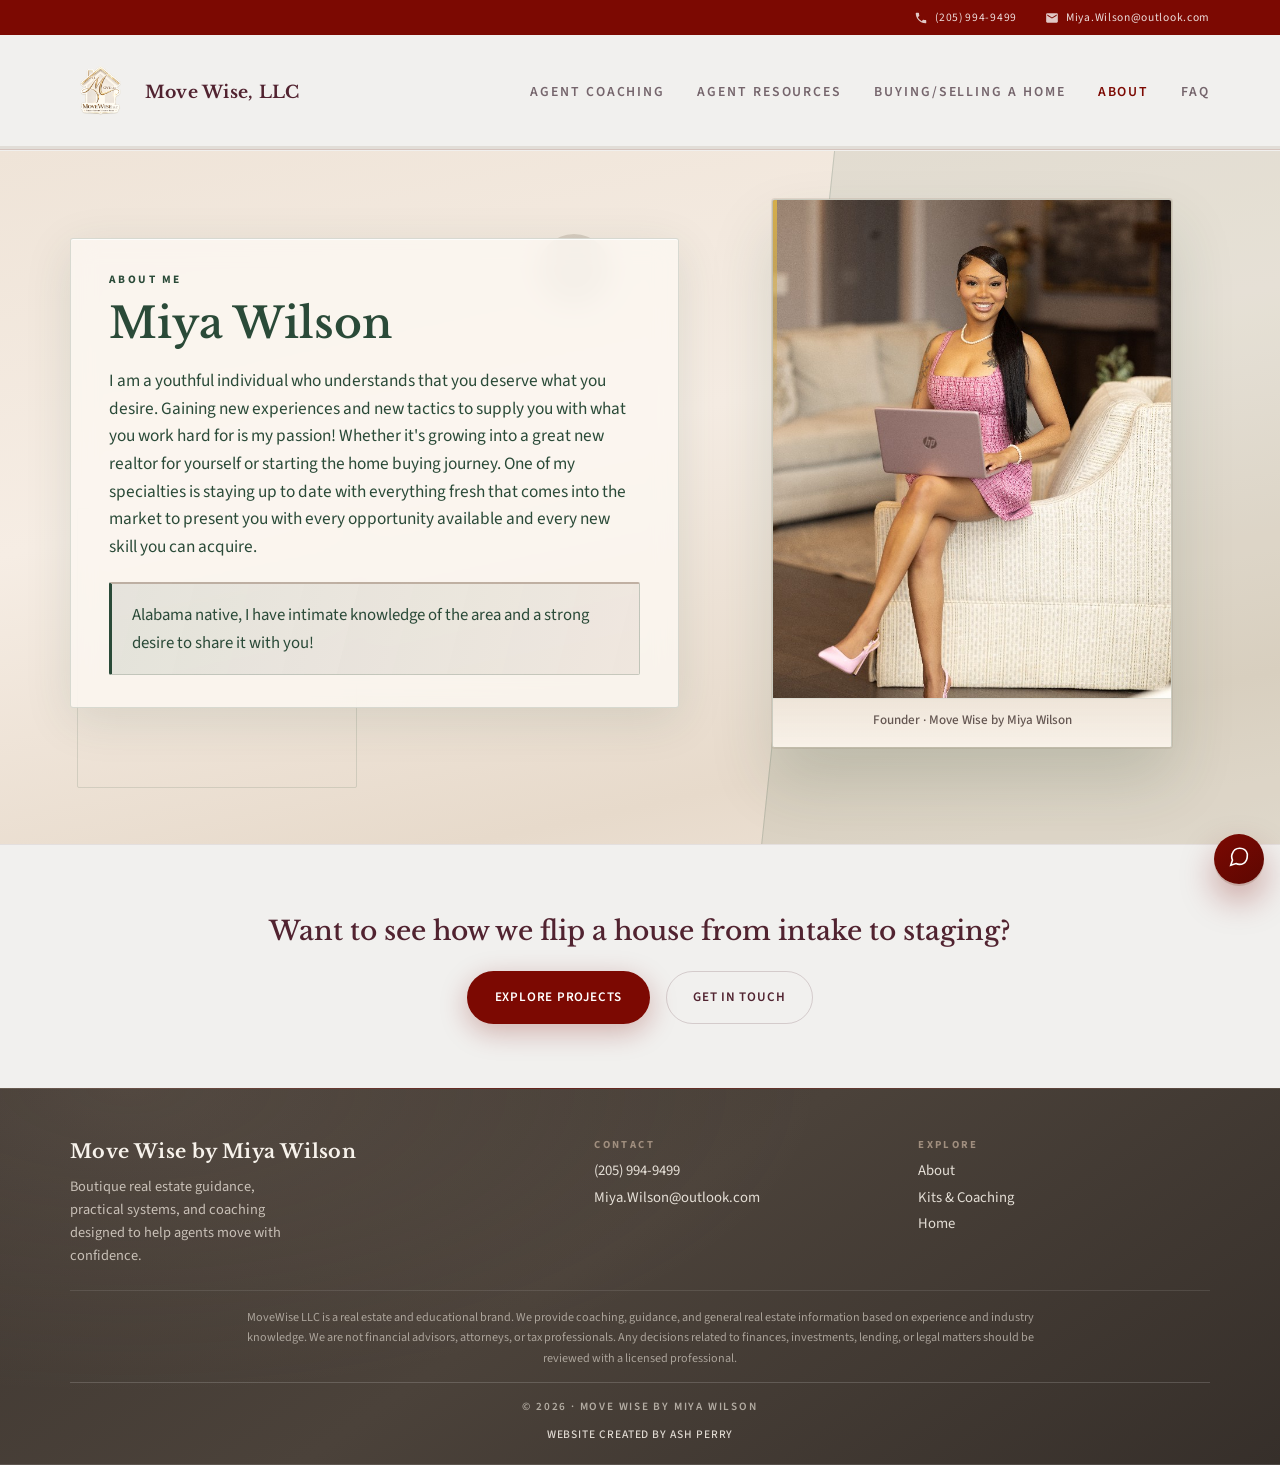
==== about.html @ 03974cff "Add legal disclaimer paragraph to site footer on all pages. Co-authored-by: Cursor <cursoragent@curs" ====
<!DOCTYPE html>
<html lang="en">
  <head>
    <meta charset="UTF-8" />
    <meta name="viewport" content="width=device-width, initial-scale=1, viewport-fit=cover" />
    <meta
      name="description"
      content="About Move Wise by Miya Wilson—meet the flipper behind the renovations, values, and how we partner on every project."
    />
    <title>About Me · Move Wise by Miya Wilson</title>
    <script>
      (function () {
        if (
          location.hostname === "ashperry1.github.io" &&
          location.pathname.startsWith("/MiyaWilson")
        ) {
          var b = document.createElement("base");
          b.href = "/MiyaWilson/";
          var t = document.querySelector("title");
          if (t) document.head.insertBefore(b, t);
          else document.head.appendChild(b);
        }
      })();
    </script>
    <link rel="preconnect" href="https://fonts.googleapis.com" />
    <link rel="preconnect" href="https://fonts.gstatic.com" crossorigin />
    <link
      href="https://fonts.googleapis.com/css2?family=Libre+Baskerville:ital,wght@0,400;0,700;1,400&family=Source+Sans+3:wght@300;400;500;600;700&display=swap"
      rel="stylesheet"
    />
    <link rel="stylesheet" href="styles.css" />
  </head>
  <body>
    <div class="site-top">
      <div class="site-utility" aria-label="Contact shortcuts">
        <div class="wrap site-utility__inner">
          <a class="site-utility__link" href="tel:+12059949499">
            <svg class="site-utility__icon" width="14" height="14" viewBox="0 0 24 24" aria-hidden="true">
              <path
                fill="currentColor"
                d="M6.62 10.79c1.44 2.83 3.76 5.14 6.59 6.59l2.2-2.2c.27-.27.67-.36 1.02-.24 1.12.37 2.33.57 3.57.57.55 0 1 .45 1 1V20c0 .55-.45 1-1 1-9.39 0-17-7.61-17-17 0-.55.45-1 1-1h3.5c.55 0 1 .45 1 1 0 1.25.2 2.45.57 3.57.11.35.03.74-.25 1.02l-2.2 2.2z"
              />
            </svg>
            <span>(205) 994-9499</span>
          </a>
          <a class="site-utility__link" href="mailto:Miya.Wilson@outlook.com">
            <svg class="site-utility__icon" width="14" height="14" viewBox="0 0 24 24" aria-hidden="true">
              <path
                fill="currentColor"
                d="M20 4H4c-1.1 0-2 .9-2 2v12c0 1.1.9 2 2 2h16c1.1 0 2-.9 2-2V6c0-1.1-.9-2-2-2zm0 4l-8 5-8-5V6l8 5 8-5v2z"
              />
            </svg>
            <span>Miya.Wilson@outlook.com</span>
          </a>
        </div>
      </div>
      <header class="site-header site-header--broker">
        <div class="wrap header-inner header-inner--broker">
          <a class="logo logo--broker" href="index.html" aria-label="Move Wise by Miya Wilson — Home">
            <span class="logo__mark logo__mark--brand" aria-hidden="true">
              <img
                class="logo__brand-img"
                src="assets/logo-movewise.png"
                alt=""
                width="416"
                height="624"
                decoding="async"
              />
            </span>
            <span class="logo__stack">
              <span class="logo__name">Move Wise, LLC</span>
            </span>
          </a>
          <button
            class="nav-toggle"
            type="button"
            aria-expanded="false"
            aria-controls="primary-nav"
            aria-label="Open navigation menu"
          >
            <span class="nav-toggle__line" aria-hidden="true"></span>
            <span class="nav-toggle__line" aria-hidden="true"></span>
            <span class="nav-toggle__line" aria-hidden="true"></span>
          </button>
          <nav class="nav nav--broker" id="primary-nav" aria-label="Primary">
            <a href="kits.html#coaching">Agent coaching</a>
            <a href="kits.html#kits">Agent resources</a>
            <a href="buying-selling.html">Buying/selling a home</a>
            <a href="about.html" class="nav-current" aria-current="page">About</a>
            <a href="faq.html">FAQ</a>
          </nav>
        </div>
      </header>
    </div>

    <main id="main-content" class="page-about-main">
      <section class="about-pink about-pink--page" aria-labelledby="about-heading">
        <div class="about-pink__geo" aria-hidden="true">
          <span class="about-geo__shape about-geo__shape--slant"></span>
          <span class="about-geo__shape about-geo__shape--frame"></span>
          <span class="about-geo__shape about-geo__shape--disc"></span>
        </div>
        <div class="wrap about-pink__inner">
          <div class="about-pink__copy">
            <p class="about-pink__eyebrow">About Me</p>
            <h1 id="about-heading">Miya Wilson</h1>
            <p class="about-pink__lede">
              I am a youthful individual who understands that you deserve what you desire.
              Gaining new experiences and new tactics to supply you with what you work
              hard for is my passion! Whether it's growing into a great new realtor for
              yourself or starting the home buying journey. One of my specialties is staying
              up to date with everything fresh that comes into the market to present you
              with every opportunity available and every new skill you can acquire.
            </p>
            <p class="about-pink__tagline">
              Alabama native, I have intimate knowledge of the area and a strong desire to
              share it with you!
            </p>
          </div>
          <figure class="about-pink__photo">
            <img
              src="assets/miya-about.png"
              width="683"
              height="1024"
              alt="Portrait of Miya Wilson, founder of Move Wise by Miya Wilson"
              loading="lazy"
              decoding="async"
            />
            <figcaption class="about-pink__caption">
              Founder · Move Wise by Miya Wilson
            </figcaption>
          </figure>
        </div>
      </section>

      <section class="about-next">
        <div class="wrap about-next__inner">
          <p class="about-next__lede">
            Want to see how we flip a house from intake to staging?
          </p>
          <a class="btn btn-primary" href="index.html#work">Explore projects</a>
          <a class="btn btn-ghost about-next__btn-ghost" href="index.html#contact"
            >Get in touch</a
          >
        </div>
      </section>
    </main>

    <footer class="site-footer">
      <div class="wrap footer-inner">
        <div class="footer-col footer-col--brand">
          <p class="footer-brand">Move Wise by Miya Wilson</p>
          <p class="footer-copy">
            Boutique real estate guidance, practical systems, and coaching designed to help agents move with confidence.
          </p>
        </div>
        <div class="footer-col">
          <p class="footer-heading">Contact</p>
          <a class="footer-link" href="tel:+12059949499">(205) 994-9499</a>
          <a class="footer-link" href="mailto:Miya.Wilson@outlook.com">Miya.Wilson@outlook.com</a>
        </div>
        <div class="footer-col">
          <p class="footer-heading">Explore</p>
          <a class="footer-link" href="about.html">About</a>
          <a class="footer-link" href="kits.html">Kits & Coaching</a>
          <a class="footer-link" href="index.html">Home</a>
        </div>
      </div>
      <div class="wrap footer-disclaimer" role="note">
        <p class="footer-disclaimer__text">
          MoveWise LLC is a real estate and educational brand. We provide coaching, guidance, and general real estate information based on
          experience and industry knowledge. We are not financial advisors, attorneys, or tax professionals. Any decisions related to
          finances, investments, lending, or legal matters should be reviewed with a licensed professional.
        </p>
      </div>
      <div class="wrap footer-bottom">
        <p class="footer-meta">© <span id="y"></span> · Move Wise by Miya Wilson</p>
        <a class="footer-credit" href="https://www.ash-perry.com" target="_blank" rel="noopener noreferrer"
          >Website created by Ash Perry</a
        >
      </div>
    </footer>

    <script>
      document.getElementById("y").textContent = new Date().getFullYear();
    </script>
    <script src="mobile-nav.js" defer></script>
    <script src="site-chat.js" defer></script>
  </body>
</html>
---- styles.css ----
/* —— Reset-ish + tokens —— */
*,
*::before,
*::after {
  box-sizing: border-box;
}

:root {
  /* Brand: cream surfaces · deep luxury red + mustard accents */
  --cream: #f1f0ee;
  --cream-soft: #e6e4e1;
  --cream-muted: #d8d5d1;
  /* Legacy names map to cream (avoid yellow “mustard wash” backgrounds) */
  --eggnog: var(--cream);
  --eggnog-deep: var(--cream-soft);
  --mustard: #aa9786;
  --mustard-rgb: 170, 151, 134;
  --mustard-ink: #6f6156;
  --copper: #978372;
  --copper-rgb: 151, 131, 114;
  /* CTA brass (muted metallic — not hi-viz mustard) */
  --brass-shadow: #5c5248;
  --brass-deep: #72665a;
  --brass-face: #9a8b7b;
  --brass-hi: #b7a997;
  --dust: #75656c;
  --garnet: #7c0902;
  --garnet-rgb: 124, 9, 2;
  /* Deep wine red for type + photo rails */
  --velvet-forest: #512330;
  --velvet-rgb: 81, 35, 48;

  --canvas: var(--cream);
  --canvas-deep: var(--cream-soft);
  --paper: var(--cream);
  --paper-dark: var(--cream-soft);
  --paper-rgb: 241, 240, 238;
  --white: #f7f6f4;
  /* Type on dark cranberry panels */
  --cream-rgb: 248, 244, 235;

  --champagne: #efeeec;
  --champagne-deep: #dfdcd8;
  --charcoal: var(--velvet-forest);
  --charcoal-muted: #6f5a63;
  --gold: var(--mustard);
  --gold-muted: rgba(var(--mustard-rgb), 0.28);

  --ink: var(--velvet-forest);
  --ink-rgb: var(--velvet-rgb);
  --ink-muted: var(--dust);

  --accent: var(--garnet);
  --accent-soft: rgba(var(--garnet-rgb), 0.16);
  --accent-rgb: var(--garnet-rgb);

  /* Rules / hairlines: mustard-forward */
  --lux-line: var(--mustard);
  --btn-radius: 999px;
  --radius: 10px;
  --radius-lg: 18px;
  --shadow: 0 32px 64px rgba(var(--velvet-rgb), 0.14);
  --font-display: "Libre Baskerville", Georgia, serif;
  --font-body: "Source Sans 3", system-ui, sans-serif;
  --max: 1140px;
}

.lux-reveal[data-lux-hidden] {
  opacity: 0;
  transform: translate3d(0, 1.65rem, 0);
}

.lux-reveal--in {
  opacity: 1;
  transform: translate3d(0, 0, 0);
  transition:
    opacity 0.9s cubic-bezier(0.22, 1, 0.36, 1),
    transform 0.9s cubic-bezier(0.22, 1, 0.36, 1);
}

html {
  scroll-behavior: smooth;
  overflow-x: clip;
}

body {
  margin: 0;
  display: flex;
  flex-direction: column;
  min-height: 100vh;
  min-height: 100dvh;
  font-family: var(--font-body);
  font-weight: 400;
  font-size: 1.05rem;
  line-height: 1.65;
  color: var(--ink);
  background: var(--paper);
  -webkit-font-smoothing: antialiased;
  overflow-x: clip;
}

#main-content,
.page-about-main {
  flex: 1 0 auto;
}

figure {
  margin: 0;
}

img {
  max-width: 100%;
  height: auto;
  display: block;
}

a {
  color: inherit;
  text-decoration: none;
}

.wrap {
  width: min(100% - 2.5rem, var(--max));
  margin-inline: auto;
}

.visually-hidden {
  position: absolute;
  width: 1px;
  height: 1px;
  padding: 0;
  margin: -1px;
  overflow: hidden;
  clip: rect(0, 0, 0, 0);
  white-space: nowrap;
  border: 0;
}

/* —— Top dock (broker reference: utility strip + navigation) —— */
.site-top {
  position: relative;
  padding-left: env(safe-area-inset-left, 0px);
  padding-right: env(safe-area-inset-right, 0px);
}

@supports not (overflow-x: clip) {
  html,
  body {
    overflow-x: hidden;
  }
}

.site-utility {
  background: var(--garnet);
  color: rgba(252, 251, 249, 0.88);
  font-size: 0.72rem;
  letter-spacing: 0.06em;
}

.site-utility__inner {
  display: flex;
  flex-wrap: wrap;
  align-items: center;
  justify-content: flex-end;
  gap: 1.25rem 1.75rem;
  padding: 0.5rem 0;
}

.site-utility__link {
  display: inline-flex;
  align-items: center;
  gap: 0.45rem;
  color: inherit;
  text-decoration: none;
  transition: color 0.2s;
}

.site-utility__link:hover {
  color: var(--mustard);
}

.site-utility__icon {
  flex-shrink: 0;
  opacity: 0.9;
}

@media (max-width: 520px) {
  .site-utility__inner {
    justify-content: center;
    font-size: 0.68rem;
  }
}

.site-header {
  border-bottom: 1px solid rgba(var(--velvet-rgb), 0.1);
}

.site-header--broker {
  background: var(--cream);
  backdrop-filter: none;
  border-bottom-color: transparent;
  box-shadow:
    inset 0 -1px 0 rgba(var(--garnet-rgb), 0.12),
    inset 0 -4px 0 rgba(var(--mustard-rgb), 0.22);
}

.header-inner {
  display: flex;
  align-items: center;
  justify-content: space-between;
  padding: 1.05rem 0;
}

.header-inner--broker {
  position: relative;
  padding: 0.72rem 0;
}

/* Logo: monogram + stacked sans (reference layout) */
.logo {
  display: flex;
  flex-direction: column;
  align-items: flex-start;
  line-height: 1.05;
  font-family: var(--font-display);
  font-weight: 600;
  letter-spacing: 0.04em;
  color: var(--ink);
}

.logo--broker {
  flex-direction: row;
  align-items: center;
  gap: clamp(0.5rem, 1.2vw, 0.85rem);
  text-decoration: none;
}

.logo__mark {
  font-family: var(--font-display);
  font-weight: 600;
  font-size: clamp(1.85rem, 3vw, 2.35rem);
  letter-spacing: 0.06em;
  line-height: 1;
}

/* Brand mark image: 2s idle → flip 180° (~0.6s) → hold 5s → return (~0.6s); total 8.2s once */
.logo__mark--brand {
  flex-shrink: 0;
  font-size: unset;
  font-family: inherit;
  letter-spacing: normal;
  line-height: 0;
  display: flex;
  align-items: center;
}

.logo__brand-img {
  display: block;
  height: clamp(68px, 8.1vw, 92px);
  width: auto;
  max-width: min(176px, 38vw);
  object-fit: contain;
}

.logo__stack {
  display: flex;
  flex-direction: column;
  gap: 0.12rem;
}

.logo__name {
  font-family: var(--font-body);
  font-weight: 600;
  font-size: 1rem;
  letter-spacing: 0.03em;
  text-transform: none;
}

.logo--broker .logo__stack {
  gap: 0;
}

.logo--broker .logo__name {
  font-family: var(--font-display);
  font-size: clamp(1.02rem, 1.35vw, 1.36rem);
  font-weight: 700;
  letter-spacing: 0.015em;
  line-height: 1.12;
  white-space: nowrap;
  color: var(--ink);
  text-transform: none;
  -webkit-font-smoothing: antialiased;
  text-rendering: optimizeLegibility;
}

.logo__line2 {
  font-family: var(--font-body);
  font-weight: 400;
  font-size: 0.74rem;
  letter-spacing: 0.06em;
  text-transform: uppercase;
  color: var(--ink-muted);
}

.logo--broker .logo__line2 {
  text-transform: none;
  letter-spacing: 0.04em;
  font-weight: 500;
  font-style: italic;
  color: var(--mustard-ink);
}

.logo-line1 {
  font-size: 1.15rem;
  text-transform: uppercase;
  letter-spacing: 0.18em;
}

.logo-line2 {
  font-size: 1.45rem;
  font-weight: 500;
  font-style: italic;
  letter-spacing: 0.02em;
  color: var(--accent);
}

@media (min-width: 480px) {
  .logo:not(.logo--broker) {
    flex-direction: row;
    align-items: baseline;
    gap: 0.35rem;
    flex-wrap: wrap;
  }

  .logo-line1 {
    font-size: 1.25rem;
  }

  .logo-line2 {
    font-style: normal;
    font-weight: 600;
  }
}

.nav {
  display: flex;
  align-items: center;
  gap: 1.75rem;
  font-size: 0.95rem;
  font-weight: 500;
}

.nav--broker {
  gap: clamp(1rem, 2.8vw, 2rem);
  font-size: 0.86rem;
  font-weight: 600;
  letter-spacing: 0.14em;
  text-transform: uppercase;
}

.nav-toggle {
  display: none;
  align-items: center;
  justify-content: center;
  flex-direction: column;
  gap: 0.28rem;
  width: 2.75rem;
  height: 2.75rem;
  border: 1px solid rgba(var(--ink-rgb), 0.16);
  border-radius: 999px;
  background: rgba(255, 255, 255, 0.72);
  color: var(--ink);
}

.nav-toggle__line {
  width: 1.1rem;
  height: 2px;
  background: currentColor;
  border-radius: 999px;
}

.nav a:not(.nav-cta) {
  color: var(--ink-muted);
  transition: color 0.2s;
}

.nav a:not(.nav-cta):hover {
  color: var(--garnet);
}

.nav-current,
.nav a.nav-current {
  color: var(--accent) !important;
  font-weight: 600;
}

.nav-cta {
  padding: 0.65rem 1.35rem;
  background: var(--mustard);
  color: #fff !important;
  border-radius: var(--btn-radius);
  font-weight: 600;
  letter-spacing: 0.12em;
  text-transform: uppercase;
  transition: transform 0.2s, box-shadow 0.2s, background 0.2s;
}

.nav-cta--broker {
  font-size: 0.8rem;
  padding: 0.62rem 1.25rem;
}

.nav-cta:hover {
  transform: translateY(-1px);
  box-shadow: 0 12px 28px rgba(var(--mustard-rgb), 0.35);
  background: color-mix(in srgb, var(--mustard) 94%, black);
}

@supports not (color: color-mix(in srgb, black, white)) {
  .nav-cta:hover {
    background: #c4a956;
  }
}

@media (max-width: 900px) {
  .header-inner--broker {
    padding: 0.62rem 0;
  }

  .nav--broker {
    gap: 0.5rem;
  }

  .logo--broker .logo__line2 {
    font-size: 0.68rem;
  }
}

@media (max-width: 720px) {
  .logo--broker .logo__name {
    font-size: clamp(0.92rem, 2.9vw, 1.08rem);
    letter-spacing: 0.01em;
  }

  .nav-toggle {
    display: inline-flex;
  }

  .nav--broker {
    position: absolute;
    top: calc(100% + 0.5rem);
    right: 0;
    width: min(280px, calc(100vw - 2rem));
    padding: 0.75rem;
    border: 1px solid rgba(var(--ink-rgb), 0.1);
    border-radius: 1rem;
    background: color-mix(in srgb, var(--cream) 92%, white 8%);
    box-shadow: 0 20px 42px rgba(10, 14, 25, 0.16);
    display: none;
    flex-direction: column;
    align-items: stretch;
    gap: 0.25rem;
    z-index: 20;
  }

  .site-header--broker.nav-open .nav--broker {
    display: flex;
  }

  .nav--broker a {
    width: 100%;
    text-align: left;
    padding: 0.7rem 0.8rem;
    border-radius: 0.8rem;
    letter-spacing: 0.08em;
    font-size: 0.82rem;
  }

  .nav--broker .nav-cta {
    width: 100%;
    justify-content: flex-start;
    margin-top: 0.25rem;
  }

  .nav-cta {
    padding: 0.7rem 0.95rem;
    font-size: 0.72rem;
  }
}

@media (max-width: 420px) {
  .header-inner--broker {
    gap: 0.55rem;
  }

  .logo--broker {
    gap: 0.4rem;
  }

  .logo__brand-img {
    height: 54px;
    max-width: 102px;
  }

  .nav-cta {
    padding: 0.54rem 0.76rem;
    font-size: 0.68rem;
  }
}

/* Shared UI */
.eyebrow {
  font-size: 0.68rem;
  font-weight: 600;
  letter-spacing: 0.2em;
  text-transform: uppercase;
  color: var(--accent);
  margin: 0 0 1rem;
}

.eyebrow--lux {
  color: var(--accent);
  letter-spacing: 0.26em;
}

.eyebrow-hairline {
  width: 3.5rem;
  height: 1px;
  margin: -0.25rem 0 1.75rem;
  background: linear-gradient(90deg, var(--lux-line), transparent);
}

.hero-split .btn,
.nav-cta {
  border-radius: var(--btn-radius);
}

.hero-split .btn:focus-visible,
.nav a:focus-visible,
.site-utility__link:focus-visible {
  outline: 2px solid var(--accent);
  outline-offset: 3px;
}

.lede {
  color: var(--ink-muted);
  max-width: 40ch;
  margin: 0 0 2rem;
  font-size: 1.03rem;
  line-height: 1.7;
}

.btn {
  display: inline-flex;
  align-items: center;
  justify-content: center;
  padding: 0.92rem 1.65rem;
  border-radius: var(--btn-radius);
  font-family: var(--font-body);
  font-size: 0.82rem;
  font-weight: 600;
  letter-spacing: 0.06em;
  text-transform: uppercase;
  transition: transform 0.28s cubic-bezier(0.22, 1, 0.36, 1), box-shadow 0.28s,
    border-color 0.28s, background 0.28s;
}

.btn-primary {
  background: var(--accent);
  color: #fff;
  border: 1px solid transparent;
  box-shadow: 0 8px 28px rgba(var(--accent-rgb), 0.28);
}

.btn-primary:hover {
  transform: translateY(-2px);
  box-shadow: 0 14px 40px rgba(var(--accent-rgb), 0.32);
}

.btn-ghost {
  background: transparent;
  color: var(--ink);
  border: 1px solid rgba(var(--ink-rgb), 0.18);
}

.btn-ghost:hover {
  border-color: rgba(var(--accent-rgb), 0.45);
  color: var(--ink);
  transform: translateY(-2px);
}

.btn-ghost--lux {
  border-color: rgba(var(--ink-rgb), 0.16);
}

.btn-gold {
  background: linear-gradient(
    155deg,
    var(--brass-shadow) 0%,
    var(--brass-deep) 38%,
    var(--brass-face) 62%,
    var(--brass-hi) 100%
  );
  color: rgba(251, 248, 242, 0.97);
  border: 1px solid rgba(255, 255, 255, 0.22);
  box-shadow:
    inset 0 1px 0 rgba(255, 255, 255, 0.14),
    inset 0 -1px 0 rgba(0, 0, 0, 0.2),
    0 10px 32px rgba(0, 0, 0, 0.32);
  text-transform: none;
  font-size: 0.94rem;
  letter-spacing: 0.03em;
  font-weight: 600;
  text-shadow: 0 1px 1px rgba(0, 0, 0, 0.18);
}

.btn-gold:hover {
  transform: translateY(-2px);
  filter: brightness(1.045);
  border-color: rgba(255, 255, 255, 0.3);
  box-shadow:
    inset 0 1px 0 rgba(255, 255, 255, 0.18),
    inset 0 -1px 0 rgba(0, 0, 0, 0.18),
    0 14px 40px rgba(0, 0, 0, 0.36);
}

.btn-gold:focus-visible {
  outline: 2px solid rgba(247, 244, 235, 0.55);
  outline-offset: 3px;
}

.btn--hero-contact {
  background: var(--garnet);
  color: #fff;
  letter-spacing: 0.14em;
  font-size: 0.74rem;
  padding: 1rem 1.75rem;
  box-shadow: 0 16px 40px rgba(var(--garnet-rgb), 0.28);
}

.btn--hero-contact:hover {
  box-shadow: 0 18px 44px rgba(var(--garnet-rgb), 0.34);
}

.btn--hero-secondary {
  border-color: rgba(var(--ink-rgb), 0.85);
  color: var(--ink);
}

.btn--hero-secondary:hover {
  border-color: var(--mustard);
  color: var(--garnet);
  background: rgba(var(--mustard-rgb), 0.1);
}

/* —— Hero split (reference: Eggnog editorial / full-bleed photo + overlap) —— */
.hero-split {
  position: relative;
  margin: 0;
}

.hero-split__shell {
  position: relative;
  display: grid;
  grid-template-columns: repeat(2, minmax(0, 1fr));
  min-height: min(92vh, 860px);
  max-width: 100%;
}

/* Overlap emblem at cream/photo seam — large portrait lockup · centered on axis · soft editorial halo */
.hero-split__overlap-brand {
  position: absolute;
  left: 0;
  top: 50%;
  bottom: auto;
  z-index: 5;
  box-sizing: border-box;
  display: flex;
  flex-direction: column;
  align-items: center;
  justify-content: center;
  isolation: isolate;
  width: clamp(300px, 44vw, 520px);
  max-width: min(520px, 48vw);
  margin: 0;
  padding: 0;
  transform: translateX(-46%) translateY(-50%);
  background: none;
  border: none;
  box-shadow: none;
  text-decoration: none;
  color: var(--ink);
  animation: hero-overlap-brand-drift 14s ease-in-out infinite alternate;
}

.hero-split__overlap-brand::before {
  content: "";
  position: absolute;
  left: 50%;
  top: 50%;
  translate: -50% -50%;
  z-index: -1;
  width: min(108%, 560px);
  height: min(108%, 620px);
  max-height: min(58vh, 520px);
  background: radial-gradient(
    ellipse 58% 54% at 50% 46%,
    rgba(253, 251, 246, 0.62) 0%,
    rgba(253, 251, 246, 0.18) 52%,
    transparent 72%
  );
  pointer-events: none;
}

.hero-split__overlap-brand__mark {
  position: relative;
  z-index: 1;
  width: 100%;
  aspect-ratio: 416 / 624;
  max-height: min(56vh, 480px);
  display: flex;
  align-items: center;
  justify-content: center;
  flex-shrink: 0;
  line-height: 0;
}

.hero-split__overlap-brand__mark .logo__brand-img {
  display: block;
  width: auto;
  height: auto;
  max-width: 100%;
  max-height: 100%;
  object-fit: contain;
  filter: drop-shadow(0 26px 52px rgba(0, 0, 0, 0.38)) drop-shadow(0 10px 28px rgba(0, 0, 0, 0.22))
    drop-shadow(0 2px 4px rgba(var(--garnet-rgb), 0.12));
  transition: filter 0.25s ease;
}

@media (prefers-reduced-motion: reduce) {
  .hero-split__overlap-brand {
    animation: none;
  }

}

.hero-split__overlap-brand:hover .logo__brand-img {
  filter: drop-shadow(0 32px 56px rgba(0, 0, 0, 0.42)) drop-shadow(0 12px 32px rgba(0, 0, 0, 0.26))
    drop-shadow(0 2px 6px rgba(var(--garnet-rgb), 0.16));
}

.hero-split__overlap-brand:focus-visible {
  outline: 2px solid var(--garnet);
  outline-offset: 3px;
}

@keyframes hero-overlap-brand-drift {
  0% {
    transform: translateX(-46%) translateY(-50%) translate3d(-8px, -10px, 0);
  }

  100% {
    transform: translateX(-46%) translateY(-50%) translate3d(8px, 10px, 0);
  }
}

/* Hero PNG only · flip separates from drift (anchor vs img transform) · header markup unchanged */
.hero-split__copy {
  background: var(--cream);
  display: flex;
  align-items: center;
  justify-content: center;
  padding: clamp(2.4rem, 5.8vw, 4rem) clamp(2rem, 8vw, 5rem)
    clamp(2.4rem, 5.5vw, 3.9rem);
  border-right: 1px solid rgba(var(--garnet-rgb), 0.08);
}

.hero-split__copy-inner {
  width: min(39rem, 100%);
  margin-inline: auto;
  text-align: left;
}

.hero-split__ribbon {
  margin: 0 0 clamp(1.25rem, 3vw, 2rem);
}

.hero-split__ribbon-inner {
  display: inline-flex;
  padding: 0.45rem 0.95rem;
  background: rgba(var(--paper-rgb), 0.85);
  border: 1px solid rgba(var(--mustard-rgb), 0.45);
  border-left: 4px solid var(--garnet);
  color: var(--garnet);
  font-family: var(--font-body);
  font-size: 0.61rem;
  font-weight: 700;
  letter-spacing: 0.22em;
  text-transform: uppercase;
}

.hero-split h1 {
  font-family: var(--font-display);
  font-weight: 500;
  font-size: clamp(2.75rem, 5.25vw + 0.65rem, 4.85rem);
  line-height: 1.12;
  letter-spacing: -0.02em;
  margin: 0 0 clamp(1.65rem, 3.5vw, 2.35rem);
  color: var(--ink);
}

.hero-split__dek {
  margin: 0 0 1.45rem;
  max-width: 42ch;
  font-size: clamp(1.02rem, 1vw + 0.94rem, 1.125rem);
  line-height: 1.82;
  color: rgba(var(--velvet-rgb), 0.85);
  margin-inline: 0;
}

.hero-split__stat-line {
  margin: 2.1rem 0 0;
  font-family: var(--font-body);
  font-size: 0.74rem;
  font-weight: 600;
  letter-spacing: 0.16em;
  text-transform: uppercase;
  color: var(--mustard-ink);
}

.hero-split__actions {
  display: flex;
  flex-wrap: wrap;
  align-items: center;
  justify-content: flex-start;
  gap: 1rem;
  margin-top: clamp(2.35rem, 4.5vw, 3.15rem);
}

.hero-split__media {
  position: relative;
  min-height: min(92vh, 860px);
  background: var(--velvet-forest);
  overflow: visible;
}

.hero-split__figure {
  margin: 0;
  overflow: hidden;
  position: relative;
}

.hero-split__figure--full,
.hero-split__figure--full .hero-split__img {
  width: 100%;
  height: 100%;
}

.hero-split__img {
  display: block;
  object-fit: cover;
}

.hero-split__img--base {
  min-height: min(92vh, 860px);
  filter: brightness(0.7) saturate(0.88);
  transform: scale(1.02);
}

.hero-split__img--pop {
  position: absolute;
  width: clamp(340px, 44vw, 620px);
  height: auto;
  max-height: min(66vh, 460px);
  left: 58%;
  top: 54%;
  bottom: auto;
  min-height: 0;
  object-fit: cover;
  border: 2px solid rgba(245, 245, 245, 0.6);
  box-shadow: 0 28px 55px rgba(6, 7, 11, 0.5);
  filter: saturate(1.08);
  transform: translate(-50%, -50%);
  z-index: 4;
  pointer-events: none;
}

@media (max-width: 900px) {
  .hero-split__shell {
    grid-template-columns: 1fr;
    min-height: 0;
  }

  .hero-split__media {
    order: -1;
    min-height: min(56vh, 520px);
  }

  .hero-split__img--base {
    min-height: min(56vh, 520px);
  }

  .hero-split__img--pop {
    width: min(78%, 540px);
    left: 50%;
    top: auto;
    bottom: 1.1rem;
    max-height: min(48vh, 340px);
    transform: translateX(-50%);
  }

  .hero-split__overlap-brand {
    left: 50%;
    top: auto;
    bottom: -2.25rem;
    width: min(400px, 90vw);
    max-width: none;
    transform: translateX(-50%);
  }

  .hero-split__overlap-brand__mark {
    max-height: min(44vh, 360px);
    aspect-ratio: 416 / 624;
  }

  @keyframes hero-overlap-brand-drift {
    0% {
      transform: translateX(-50%) translate3d(-7px, -9px, 0);
    }

    100% {
      transform: translateX(-50%) translate3d(7px, 9px, 0);
    }
  }

  .hero-split__copy {
    border-right: none;
    border-top: 1px solid rgba(var(--velvet-rgb), 0.08);
  }
}

@media (prefers-reduced-motion: reduce) {
  .nav-cta:hover,
  .btn:hover {
    transform: none;
  }
}

/* —— Statement strip —— */
.statement-strip {
  position: relative;
  padding: clamp(2.5rem, 6vw, 3.75rem) 0;
  border-block: 1px solid rgba(var(--ink-rgb), 0.07);
  background: linear-gradient(
    100deg,
    var(--cream-soft) 0%,
    var(--cream) 48%,
    var(--cream-muted) 74%,
    var(--cream) 100%
  );
  overflow: hidden;
}

.statement-strip__shape {
  position: absolute;
  top: -40%;
  right: clamp(-4rem, -8vw, -1rem);
  width: clamp(140px, 22vw, 220px);
  height: 180%;
  background: rgba(var(--velvet-rgb), 0.04);
  transform: skewX(-8deg);
  pointer-events: none;
}

.statement-strip__quote {
  position: relative;
  z-index: 1;
  margin: 0;
  max-width: 48rem;
  padding-left: clamp(1.15rem, 4vw, 3rem);
  border-left: none;
  font-family: var(--font-display);
  font-size: clamp(1.5rem, 3.8vw, 2.05rem);
  font-weight: 400;
  font-style: italic;
  line-height: 1.4;
  color: var(--ink);
  quotes: none;
  background:
    linear-gradient(
      90deg,
      var(--garnet) 0,
      var(--garnet) 5px,
      var(--mustard) 5px,
      var(--mustard) 9px,
      transparent 9px
    )
    repeat-y,
    transparent;
}

/* —— Method (replacing pillar grid) —— */
.method {
  padding: clamp(4rem, 10vw, 6rem) 0;
}

.method__intro {
  padding-bottom: 2.75rem;
  margin-bottom: clamp(2.5rem, 5vw, 3.5rem);
  border-bottom: 1px solid rgba(var(--garnet-rgb), 0.15);
  box-shadow: 0 1px 0 rgba(var(--mustard-rgb), 0.45);
}

.method__index {
  display: block;
  margin-bottom: 0.85rem;
  font-family: var(--font-display);
  font-size: 2rem;
  line-height: 1;
  color: rgba(var(--accent-rgb), 0.35);
}

.method__intro h2 {
  margin: 0 0 1rem;
  font-family: var(--font-display);
  font-weight: 500;
  font-size: clamp(2rem, 4.2vw, 2.85rem);
  line-height: 1.14;
  max-width: 18ch;
  color: var(--ink);
}

.method__dek {
  margin: 0;
  max-width: 40ch;
  font-size: 1.06rem;
  line-height: 1.68;
  color: var(--ink-muted);
}

.method__split {
  display: grid;
  grid-template-columns: minmax(0, 0.92fr) minmax(0, 1.08fr);
  gap: clamp(2rem, 5vw, 3.5rem);
  align-items: start;
}

@media (max-width: 900px) {
  .method__split {
    grid-template-columns: 1fr;
  }
}

.method__figure {
  margin: 0;
  position: relative;
}

.method__figure-frame {
  position: absolute;
  inset: -0.85rem -0.85rem auto auto;
  width: calc(100% + 4rem);
  height: calc(100% + 4rem);
  max-height: none;
  border: 1px solid rgba(var(--mustard-rgb), 0.55);
  border-radius: 4px;
  opacity: 0.55;
  pointer-events: none;
  z-index: 0;
  box-shadow: 0 0 0 1px rgba(var(--garnet-rgb), 0.12);
}

.method__figure img {
  position: relative;
  z-index: 1;
  width: 100%;
  aspect-ratio: 3 / 4;
  max-height: 580px;
  object-fit: cover;
  border-radius: 2px;
  box-shadow: 0 36px 60px rgba(var(--velvet-rgb), 0.16);
}

.method__figure figcaption {
  margin-top: 0.75rem;
  font-size: 0.72rem;
  font-weight: 600;
  letter-spacing: 0.16em;
  text-transform: uppercase;
  color: var(--ink-muted);
}

.method__list {
  list-style: none;
  margin: 0;
  padding: 0;
  display: flex;
  flex-direction: column;
  gap: clamp(2rem, 4vw, 2.85rem);
  counter-reset: none;
}

.method__item {
  display: grid;
  grid-template-columns: auto 1fr;
  gap: 1.25rem;
  align-items: start;
  padding-bottom: 2rem;
  border-bottom: 1px solid rgba(var(--ink-rgb), 0.06);
}

.method__item:last-child {
  border-bottom: none;
  padding-bottom: 0;
}

.method__roman {
  font-family: var(--font-display);
  font-size: 2.15rem;
  font-weight: 400;
  line-height: 1;
  font-style: italic;
  color: var(--accent);
}

.method__item h3 {
  margin: 0 0 0.5rem;
  padding-left: 0.6rem;
  border-left: 3px solid var(--mustard);
  font-family: var(--font-display);
  font-size: 1.45rem;
  font-weight: 600;
  color: var(--ink);
}

.method__item p {
  margin: 0;
  font-size: 0.98rem;
  line-height: 1.72;
  color: var(--ink-muted);
}

/* —— About me (warm natural palette: forest + nude + mustard pop) —— */
.about-pink {
  position: relative;
  padding: clamp(3.5rem, 9vw, 5.75rem) 0;
  overflow: hidden;
  background:
    linear-gradient(
      168deg,
      #efe4d8 0%,
      #f6ede4 42%,
      #e7dacb 82%,
      #efe4d8 100%
    );
}

.about-pink__geo {
  position: absolute;
  inset: 0;
  pointer-events: none;
  overflow: hidden;
}

.about-geo__shape {
  position: absolute;
}

.about-geo__shape--slant {
  top: -4%;
  right: min(-3rem, -6vw);
  width: min(52vw, 520px);
  height: 120%;
  border: 1px solid rgba(42, 74, 56, 0.16);
  background: rgba(42, 74, 56, 0.08);
  transform: skewX(-6deg);
  transform-origin: top right;
}

.about-geo__shape--frame {
  bottom: 8%;
  left: 6%;
  width: clamp(140px, 26vw, 280px);
  height: clamp(140px, 26vw, 280px);
  border: 1px solid rgba(42, 74, 56, 0.24);
  border-radius: 2px;
  opacity: 0.55;
}

.about-geo__shape--disc {
  top: 12%;
  left: min(42%, calc(50% - 6rem));
  width: clamp(48px, 8vw, 72px);
  height: clamp(48px, 8vw, 72px);
  border-radius: 50%;
  background: linear-gradient(
    145deg,
    rgba(var(--mustard-rgb), 0.36),
    rgba(42, 74, 56, 0.18)
  );
}

.about-pink__inner {
  position: relative;
  z-index: 1;
  display: grid;
  grid-template-columns: 1.05fr 0.82fr;
  gap: clamp(2rem, 5vw, 3.5rem);
  align-items: center;
}

@media (max-width: 900px) {
  .about-pink__inner {
    grid-template-columns: 1fr;
  }

  .about-pink__photo {
    order: -1;
  }

  .about-geo__shape--frame {
    left: -4%;
    opacity: 0.35;
  }
}

.about-pink__copy {
  background: rgba(252, 247, 241, 0.84);
  backdrop-filter: blur(12px);
  -webkit-backdrop-filter: blur(12px);
  padding: 2rem 2.35rem;
  border-radius: 3px;
  border: 1px solid rgba(42, 74, 56, 0.16);
  box-shadow:
    0 12px 48px rgba(42, 74, 56, 0.12),
    inset 0 1px 0 rgba(255, 255, 255, 0.85);
}

.about-pink__eyebrow {
  margin: 0 0 0.65rem;
  font-size: 0.71rem;
  font-weight: 700;
  letter-spacing: 0.22em;
  text-transform: uppercase;
  color: #2a4a38;
}

.about-pink__copy :is(h1, h2) {
  font-family: var(--font-display);
  font-size: clamp(1.95rem, 4vw, 2.65rem);
  font-weight: 600;
  line-height: 1.12;
  margin: 0 0 1.2rem;
  color: #2a4a38;
}

.about-pink--page {
  padding-top: clamp(2rem, 5vw, 3rem);
  padding-bottom: clamp(4rem, 11vw, 6rem);
  min-height: min(70vh, 880px);
  display: flex;
  flex-direction: column;
  justify-content: center;
}

.about-pink--page .about-pink__inner {
  position: relative;
  z-index: 1;
  flex: 0 1 auto;
}

.about-pink__lede {
  font-size: 1.08rem;
  color: #2a4a38;
  margin: 0 0 1.05rem !important;
  line-height: 1.6;
}

.about-pink__copy p:not(.about-pink__eyebrow):not(.about-pink__lede) {
  margin: 0 0 0.95rem;
  color: #665652;
  line-height: 1.68;
}

.about-pink__tagline {
  margin-top: 1.35rem !important;
  padding: 1.05rem 1.25rem;
  margin-bottom: 0 !important;
  border-radius: 2px;
  background: linear-gradient(
    104deg,
    rgba(42, 74, 56, 0.1) 0%,
    rgba(var(--mustard-rgb), 0.14) 100%
  );
  border: 1px solid rgba(42, 74, 56, 0.2);
  border-top: 2px solid rgba(var(--mustard-rgb), 0.68);
  border-left: 3px solid #2a4a38;
  color: #2a4a38 !important;
}

.about-pink__tagline strong {
  color: #2a4a38;
}

.about-pink__photo {
  position: relative;
  margin: 0 auto;
  max-width: 400px;
  border-radius: 3px;
  overflow: hidden;
  border: 1px solid rgba(42, 74, 56, 0.22);
  box-shadow:
    0 32px 64px rgba(42, 74, 56, 0.16),
    0 0 0 1px rgba(var(--mustard-rgb), 0.24);
  background: linear-gradient(180deg, #eadbc9, #f8f1e8);
}

.about-pink__photo::before {
  content: "";
  position: absolute;
  inset: 0 auto auto 0;
  width: 4px;
  height: min(52%, 220px);
  background: linear-gradient(180deg, #d5ae49, transparent);
  z-index: 2;
  pointer-events: none;
}

.about-pink__photo img {
  width: 100%;
  height: auto;
  aspect-ratio: 4 / 5;
  object-fit: cover;
  display: block;
}

.about-pink__caption {
  display: block;
  padding: 0.7rem 1rem 0.95rem;
  font-size: 0.82rem;
  text-align: center;
  font-weight: 500;
  color: #645651;
  background: linear-gradient(180deg, rgba(234, 223, 210, 0.65), #f8f1e8);
  border-top: 1px solid rgba(42, 74, 56, 0.12);
}

.about-next {
  padding: clamp(2.75rem, 6vw, 4rem) 0;
  background: var(--paper);
  border-top: 1px solid rgba(var(--ink-rgb), 0.08);
}

.about-next__inner {
  display: flex;
  flex-wrap: wrap;
  align-items: center;
  justify-content: center;
  gap: 0.85rem 1rem;
}

.about-next__lede {
  width: 100%;
  flex-basis: 100%;
  margin: 0 0 0.35rem;
  text-align: center;
  font-family: var(--font-display);
  font-size: clamp(1.35rem, 3vw, 1.65rem);
  font-weight: 500;
  color: var(--ink);
}

.about-next .btn-primary {
  margin: 0;
}

.about-next__btn-ghost {
  margin: 0;
}

/* —— FAQ page (brand · warm layers · accent rail + list) —— */
body.faq-page-view #main-content {
  background:
    radial-gradient(ellipse 85% 60% at 50% -18%, rgba(var(--garnet-rgb), 0.07), transparent 58%),
    repeating-linear-gradient(
      -14deg,
      transparent,
      transparent 22px,
      rgba(var(--garnet-rgb), 0.024) 22px,
      rgba(var(--garnet-rgb), 0.024) 23px
    ),
    linear-gradient(180deg, #fbf6ef 0%, var(--cream) 42%, #f3ebe1 100%);
}

.faq-hero {
  position: relative;
  padding: clamp(2.65rem, 7vw, 4.1rem) 0 clamp(1.35rem, 3.5vw, 2rem);
  text-align: center;
  border-bottom: 1px solid rgba(var(--ink-rgb), 0.11);
  box-shadow: inset 0 -4px 0 rgba(var(--mustard-rgb), 0.22);
}

.faq-hero__inner {
  max-width: min(40rem, 100%);
  margin: 0 auto;
  padding-inline: 0;
}

.faq-hero__eyebrow {
  margin: 0 0 0.85rem;
  font-family: var(--font-body);
  font-size: 0.7rem;
  letter-spacing: 0.22em;
  text-transform: uppercase;
  font-weight: 700;
  color: var(--garnet);
}

.faq-hero__title {
  margin: 0;
  font-family: var(--font-display);
  font-size: clamp(1.85rem, 3.8vw, 2.7rem);
  font-weight: 600;
  text-transform: uppercase;
  letter-spacing: 0.08em;
  color: var(--ink);
  line-height: 1.2;
}

.faq-hero__dek {
  margin: 1rem auto 0;
  max-width: 36rem;
  font-size: clamp(0.94rem, 0.35vw + 0.88rem, 1.05rem);
  line-height: 1.6;
  color: var(--ink-muted);
}

.faq-shell {
  width: 100%;
  max-width: none;
  margin: 0;
  padding: clamp(0.35rem, 1.5vw, 0.75rem) 0 clamp(3rem, 7vw, 4.75rem);
  background: transparent;
  border: none;
  border-radius: 0;
  box-shadow: none;
}

.faq-group {
  margin: 0;
}

.faq-item {
  margin: 0;
  border: none;
  border-radius: 0;
  background: transparent;
  box-shadow: none;
  overflow: visible;
  border-bottom: 1px solid rgba(var(--ink-rgb), 0.11);
  transition:
    border-color 0.2s ease,
    background-color 0.2s ease;
}

.faq-shell > .faq-group:last-child .faq-item:last-child {
  border-bottom: none;
}

.faq-item[open] {
  border-bottom-color: rgba(var(--garnet-rgb), 0.22);
}

.faq-item summary {
  list-style: none;
  cursor: pointer;
  display: flex;
  align-items: baseline;
  justify-content: space-between;
  gap: 1rem;
  padding: 1.2rem clamp(1rem, 5vw, 3.25rem) 1.2rem;
  font-family: var(--font-display);
  font-size: clamp(0.78rem, 1.1vw, 0.88rem);
  font-weight: 600;
  text-transform: uppercase;
  letter-spacing: 0.06em;
  color: var(--ink);
  line-height: 1.45;
  transition: color 0.2s ease;
}

.faq-item summary:hover {
  color: var(--garnet);
}

.faq-item[open] summary {
  color: var(--garnet);
}

.faq-item summary:focus-visible {
  outline: 2px solid rgba(var(--garnet-rgb), 0.42);
  outline-offset: 3px;
  border-radius: 2px;
}

.faq-item summary::-webkit-details-marker {
  display: none;
}

.faq-item summary::after {
  content: "+";
  flex-shrink: 0;
  font-family: var(--font-body);
  font-size: 1rem;
  font-weight: 400;
  line-height: 1;
  color: var(--mustard);
  background: transparent;
  transition: color 0.2s ease;
}

.faq-item[open] summary::after {
  content: "−";
  color: var(--garnet);
}

.faq-item__body {
  padding: 0 clamp(1rem, 5vw, 3.25rem) 1.2rem;
  font-family: var(--font-body);
  font-size: clamp(0.9rem, 0.3vw + 0.85rem, 1rem);
  font-weight: 400;
  text-transform: none;
  letter-spacing: normal;
  line-height: 1.72;
  color: rgba(var(--ink-rgb), 0.84);
}

.faq-item__body p {
  margin: 0 0 0.65rem;
}

.faq-item__body p:last-child {
  margin-bottom: 0;
}

.faq-item__body ul {
  margin: 0.5rem 0 0;
  padding-left: 1.2rem;
}

.faq-item__body li {
  margin: 0.38rem 0;
}

.faq-item__body li::marker {
  color: rgba(var(--garnet-rgb), 0.42);
}

/* —— Kits teaser (homepage) —— */
.kits-teaser {
  padding: clamp(3rem, 7vw, 4.75rem) 0;
  background: linear-gradient(145deg, #f6eee5 0%, #f2e7dc 55%, #efe3d6 100%);
  border-top: 1px solid rgba(var(--ink-rgb), 0.08);
  border-bottom: 1px solid rgba(var(--ink-rgb), 0.08);
}

.kits-teaser__inner {
  display: grid;
  grid-template-columns: minmax(0, 1.2fr) minmax(0, 0.8fr);
  gap: 1.5rem 2rem;
  align-items: center;
}

.kits-teaser__eyebrow {
  margin: 0 0 0.55rem;
  font-size: 0.68rem;
  letter-spacing: 0.22em;
  text-transform: uppercase;
  font-weight: 700;
  color: var(--garnet);
}

.kits-teaser__copy h2 {
  margin: 0 0 0.8rem;
  font-family: var(--font-display);
  font-size: clamp(1.7rem, 3.8vw, 2.3rem);
  line-height: 1.14;
}

.kits-teaser__copy p {
  margin: 0;
  max-width: 40ch;
  color: var(--ink-muted);
}

.kits-teaser__actions {
  display: flex;
  flex-direction: column;
  align-items: stretch;
  gap: 0.7rem;
}

/* —— Kits page —— */
.kits-page {
  background: linear-gradient(180deg, #fbf6ef 0%, #f5ece2 45%, #f8efe5 100%);
}

.kits-hero {
  padding: clamp(3.4rem, 9vw, 5.75rem) 0 clamp(2.35rem, 6vw, 3.5rem);
}

.kits-hero__inner {
  max-width: 56rem;
}

.kits-hero__eyebrow {
  margin: 0 0 0.75rem;
  font-size: 0.7rem;
  letter-spacing: 0.24em;
  text-transform: uppercase;
  font-weight: 700;
  color: var(--garnet);
}

.kits-hero h1 {
  margin: 0 0 0.95rem;
  font-family: var(--font-display);
  font-size: clamp(2rem, 4.8vw, 3.3rem);
  line-height: 1.08;
}

.kits-hero__dek {
  margin: 0;
  max-width: 44ch;
  color: var(--ink-muted);
}

.kits-grid {
  padding: 0 0 clamp(2.2rem, 7vw, 3.25rem);
}

.kits-grid__inner {
  display: grid;
  grid-template-columns: repeat(3, minmax(0, 1fr));
  gap: 1rem;
}

.kits-card {
  background: rgba(253, 248, 241, 0.88);
  border: 1px solid rgba(var(--ink-rgb), 0.14);
  border-left: 3px solid var(--mustard);
  border-radius: 8px;
  padding: 1.1rem 1.1rem 1.2rem;
  box-shadow: 0 12px 36px rgba(var(--velvet-rgb), 0.09);
}

.kits-card h2,
.kits-card h3 {
  margin: 0 0 0.55rem;
  font-family: var(--font-display);
  font-size: 1.35rem;
  line-height: 1.2;
}

.kits-card h3 {
  font-size: 1.2rem;
}

.kits-card p {
  margin: 0 0 0.7rem;
  color: var(--ink-muted);
}

.kits-card__price {
  margin: 0;
  font-weight: 700;
  color: var(--garnet);
  letter-spacing: 0.03em;
}

.kits-coaching {
  padding: clamp(2.25rem, 7vw, 3.75rem) 0;
  background: radial-gradient(ellipse at 22% 10%, rgba(var(--mustard-rgb), 0.22), transparent 42%),
    linear-gradient(180deg, #f0e4d7 0%, #f7eee5 100%);
  border-top: 1px solid rgba(var(--ink-rgb), 0.08);
  border-bottom: 1px solid rgba(var(--ink-rgb), 0.08);
}

.kits-coaching__intro {
  margin-bottom: 1.25rem;
}

.kits-coaching__intro h2 {
  margin: 0 0 0.7rem;
  font-family: var(--font-display);
  font-size: clamp(1.8rem, 4vw, 2.5rem);
}

.kits-coaching__intro p {
  margin: 0;
  max-width: 44ch;
  color: var(--ink-muted);
}

.kits-grid__inner--coaching {
  grid-template-columns: repeat(3, minmax(0, 1fr));
}

.kits-webinars {
  padding: clamp(2.5rem, 7vw, 4rem) 0 clamp(3rem, 8vw, 5rem);
}

.kits-webinars__inner {
  background: rgba(252, 246, 237, 0.9);
  border: 1px solid rgba(var(--ink-rgb), 0.12);
  border-radius: 8px;
  padding: clamp(1.3rem, 4vw, 2rem);
  box-shadow: 0 12px 34px rgba(var(--velvet-rgb), 0.08);
}

.kits-webinars__inner h2 {
  margin: 0 0 0.65rem;
  font-family: var(--font-display);
  font-size: clamp(1.55rem, 3vw, 2rem);
}

.kits-webinars__inner p {
  margin: 0 0 0.7rem;
  color: var(--ink-muted);
}

.kits-webinars__inner ul {
  margin: 0;
  padding-left: 1.2rem;
  color: var(--ink);
}

.kits-webinars__inner li {
  margin-bottom: 0.35rem;
}

@media (max-width: 980px) {
  .kits-grid__inner,
  .kits-grid__inner--coaching {
    grid-template-columns: 1fr 1fr;
  }

  .kits-teaser__inner {
    grid-template-columns: 1fr;
  }
}

@media (max-width: 640px) {
  .kits-grid__inner,
  .kits-grid__inner--coaching {
    grid-template-columns: 1fr;
  }

  .kits-teaser__actions .btn {
    width: 100%;
  }
}

/* —— Feature (dark case study) —— */
.feature--lux {
  padding: clamp(4.5rem, 11vw, 7rem) 0;
  background: radial-gradient(
    ellipse 120% 80% at 20% 20%,
    #7a4455 0%,
    var(--velvet-forest) 55%,
    #321c24 100%
  );
  color: var(--champagne);
  border-top: 1px solid rgba(var(--mustard-rgb), 0.42);
  border-bottom: 1px solid rgba(var(--garnet-rgb), 0.42);
}

.feature-inner--lux {
  display: grid;
  grid-template-columns: minmax(0, 1fr) minmax(0, 1.02fr);
  gap: clamp(2.5rem, 6vw, 4rem);
  align-items: center;
}

@media (max-width: 920px) {
  .feature-inner--lux {
    grid-template-columns: 1fr;
  }
}

.feature-kicker {
  margin: 0 0 0.85rem;
  font-size: 0.74rem;
  font-weight: 600;
  letter-spacing: 0.42em;
  text-transform: uppercase;
  color: rgba(var(--cream-rgb), 0.42);
}

.eyebrow--on-dark {
  color: var(--mustard);
  margin-bottom: 0.85rem;
}

.feature-copy--lux h2 {
  font-family: var(--font-display);
  font-size: clamp(1.95rem, 4vw, 2.75rem);
  font-weight: 500;
  line-height: 1.14;
  margin: 0 0 1.45rem;
  color: var(--white);
}

.feature-dek {
  margin: 0 0 1.75rem;
  font-size: 1rem;
  line-height: 1.75;
  color: rgba(var(--cream-rgb), 0.78);
  max-width: 44ch;
}

.feature-list--lux {
  margin: 0;
  padding: 0;
  list-style: none;
  color: rgba(var(--cream-rgb), 0.84);
}

.feature-list--lux li {
  position: relative;
  padding-left: 1.65rem;
  margin-bottom: 1rem;
  font-size: 0.94rem;
  line-height: 1.62;
}

.feature-list--lux li::before {
  content: "";
  position: absolute;
  left: 0;
  top: 0.55rem;
  width: 9px;
  height: 1px;
  background: linear-gradient(90deg, var(--lux-line), transparent);
}

.before-after {
  display: grid;
  grid-template-columns: 1fr 1fr;
  gap: 1rem;
}

.before-after--lux {
  gap: 1.15rem;
}

.ba-column {
  display: flex;
  flex-direction: column;
  gap: 0.5rem;
}

.ba-label {
  font-size: 0.62rem;
  font-weight: 700;
  letter-spacing: 0.2em;
  text-transform: uppercase;
  color: rgba(var(--cream-rgb), 0.5);
}

.ba-figure {
  margin: 0;
  border-radius: clamp(12px, 2vw, 18px);
  overflow: hidden;
  aspect-ratio: 4 / 3;
  border: 1px solid rgba(255, 255, 255, 0.06);
  background: rgba(0, 0, 0, 0.3);
  box-shadow: 0 24px 50px rgba(0, 0, 0, 0.45);
}

.ba-figure img {
  width: 100%;
  height: 100%;
  object-fit: cover;
}

.feature-visual--lux {
  position: relative;
}

@media (max-width: 520px) {
  .before-after {
    grid-template-columns: 1fr;
  }
}

/* —— Process + timeline —— */
.process--lux {
  padding: clamp(4rem, 9vw, 6rem) 0;
  background: var(--paper);
}

.process-banner--lux {
  margin: 0 0 2.75rem;
  border-radius: 3px;
  overflow: hidden;
  aspect-ratio: 21 / 7;
  border: 1px solid rgba(var(--ink-rgb), 0.1);
  box-shadow: var(--shadow);
}

.process-banner--lux img {
  width: 100%;
  height: 100%;
  object-fit: cover;
}

@media (max-width: 800px) {
  .process-banner--lux {
    aspect-ratio: 16 / 9;
  }
}

.process-lux-head {
  text-align: center;
  padding-bottom: 2.75rem;
  margin-bottom: 2rem;
}

.eyebrow--soft {
  color: var(--mustard-ink);
  margin-bottom: 0.85rem;
}

.process-lux-head h2 {
  margin: 0 0 0.85rem;
  font-family: var(--font-display);
  font-weight: 500;
  font-size: clamp(2rem, 4vw, 2.65rem);
  color: var(--ink);
}

.process-lux-head__dek {
  margin: 0 auto;
  max-width: 36ch;
  font-size: 1.06rem;
  line-height: 1.62;
  color: var(--ink-muted);
}

.center {
  text-align: center;
}

.timeline {
  position: relative;
  max-width: 720px;
  margin-inline: auto;
  padding-bottom: 1rem;
}

.timeline__line {
  position: absolute;
  left: 50%;
  top: 0;
  bottom: 0;
  width: 2px;
  margin-left: -1px;
  background: linear-gradient(
    180deg,
    transparent 0%,
    rgba(var(--mustard-rgb), 0.45) 30%,
    rgba(var(--accent-rgb), 0.65) 50%,
    rgba(var(--mustard-rgb), 0.45) 72%,
    transparent 100%
  );
}

@media (max-width: 700px) {
  .timeline__line {
    left: 14px;
  }
}

.timeline__item {
  position: relative;
  width: calc(50% - 3rem);
  padding: 0 1.75rem 2.85rem;
  box-sizing: border-box;
}

.timeline__item--left {
  margin-left: 0;
  margin-right: auto;
  text-align: right;
  padding-right: 3rem;
  padding-left: 0;
}

.timeline__item--right {
  margin-left: auto;
  margin-right: 0;
  text-align: left;
  padding-left: 3rem;
  padding-right: 0;
}

@media (max-width: 700px) {
  .timeline__item,
  .timeline__item--left,
  .timeline__item--right {
    width: 100%;
    margin-left: 0;
    padding-left: 3.25rem;
    padding-right: 0;
    text-align: left;
  }

  .timeline__item {
    padding-bottom: 2.25rem;
  }
}

.timeline__dot {
  position: absolute;
  top: 0.35rem;
  width: 11px;
  height: 11px;
  border-radius: 50%;
  background: radial-gradient(
    circle at 30% 30%,
    var(--gold),
    var(--accent)
  );
  border: 2px solid var(--paper);
  box-shadow: 0 0 0 1px rgba(var(--accent-rgb), 0.35);
  z-index: 1;
}

.timeline__item--left .timeline__dot {
  right: -23px;
}

.timeline__item--right .timeline__dot {
  left: -23px;
}

@media (max-width: 700px) {
  .timeline__item--left .timeline__dot,
  .timeline__item--right .timeline__dot {
    left: 8px;
    right: auto;
  }
}

.timeline__marker {
  display: block;
  margin-bottom: 0.45rem;
  font-size: 0.62rem;
  font-weight: 700;
  letter-spacing: 0.26em;
  text-transform: uppercase;
  color: var(--mustard-ink);
}

.timeline__item h3 {
  margin: 0 0 0.45rem;
  font-family: var(--font-display);
  font-size: 1.4rem;
  font-weight: 600;
}

.timeline__item p {
  margin: 0;
  font-size: 0.95rem;
  line-height: 1.68;
  color: var(--ink-muted);
}

/* —— CTA —— */
.cta--lux {
  padding: clamp(4.75rem, 11vw, 7rem) 0;
  background: linear-gradient(
    180deg,
    #2a1820,
    var(--velvet-forest)
  );
  color: var(--champagne);
  position: relative;
  overflow: hidden;
}

.cta--lux__shell {
  position: relative;
  z-index: 1;
  border: 1px solid rgba(var(--cream-rgb), 0.18);
  border-radius: clamp(14px, 2vw, 22px);
  padding: clamp(2.75rem, 6vw, 4rem);
  background: radial-gradient(
    ellipse at 72% -20%,
    rgba(var(--accent-rgb), 0.22) 0%,
    transparent 55%
  );
}

.cta--lux__ornament {
  position: absolute;
  inset: 0 auto auto 8%;
  width: min(520px, 70%);
  height: 2px;
  background: linear-gradient(90deg, var(--mustard), var(--garnet), transparent);
  opacity: 0.75;
}

.cta-inner--lux {
  display: flex;
  flex-wrap: wrap;
  align-items: flex-end;
  justify-content: space-between;
  gap: 2.25rem;
}

.cta--lux__overline {
  margin: 0 0 0.6rem;
  font-size: 0.7rem;
  font-weight: 600;
  letter-spacing: 0.32em;
  text-transform: uppercase;
  color: rgba(var(--cream-rgb), 0.45);
}

.cta--lux h2 {
  font-family: var(--font-display);
  font-size: clamp(1.75rem, 4vw, 2.85rem);
  font-weight: 500;
  line-height: 1.13;
  margin: 0 0 1rem;
  max-width: 20ch;
  color: var(--white);
}

.cta-inner--lux .cta-sub {
  color: rgba(var(--cream-rgb), 0.8);
}

.cta-sub {
  margin: 0;
  max-width: 40ch;
  font-size: 1rem;
  line-height: 1.7;
}

.cta-actions--lux {
  text-align: right;
}

@media (max-width: 700px) {
  .cta-actions--lux {
    text-align: left;
  }
}

.btn-light {
  background: var(--paper);
  color: var(--ink);
  font-weight: 600;
}

.btn-light:hover {
  transform: translateY(-1px);
  box-shadow: 0 10px 28px rgba(0, 0, 0, 0.2);
}

/* —— Footer —— */
.site-footer {
  position: relative;
  flex-shrink: 0;
  padding: 2.6rem 0 max(1.35rem, calc(1.35rem + env(safe-area-inset-bottom, 0px)));
  padding-inline: env(safe-area-inset-left, 0px) env(safe-area-inset-right, 0px);
  border-top: none;
  background: radial-gradient(120% 180% at 10% 0%, rgba(var(--mustard-rgb), 0.16) 0%, transparent 45%),
    linear-gradient(145deg, #3f3731 0%, #4b423a 46%, #362f2a 100%);
}

.site-footer::before {
  content: "";
  position: absolute;
  top: 0;
  left: 0;
  right: 0;
  height: 1px;
  background: linear-gradient(
    90deg,
    rgba(var(--mustard-rgb), 0.28) 0%,
    rgba(var(--garnet-rgb), 0.55) 42%,
    rgba(var(--mustard-rgb), 0.22) 100%
  );
}

.site-footer::after {
  content: "";
  position: absolute;
  left: 0;
  right: 0;
  bottom: 0;
  height: 1px;
  background: rgba(255, 255, 255, 0.12);
}

.footer-inner {
  display: grid;
  grid-template-columns: minmax(0, 1.35fr) minmax(0, 0.8fr) minmax(0, 0.8fr);
  gap: 1.2rem 2rem;
  align-items: start;
  padding: 0.35rem 0 1.05rem;
  border: 0;
  border-radius: 0;
  background: none;
  box-shadow: none;
}

.footer-col {
  display: flex;
  flex-direction: column;
  align-items: flex-start;
  gap: 0.32rem;
  min-width: 0;
}

.footer-col--brand {
  gap: 0.5rem;
}

.footer-brand {
  font-family: var(--font-display);
  font-size: clamp(1.18rem, 1.5vw, 1.35rem);
  font-weight: 700;
  letter-spacing: 0.02em;
  margin: 0;
  color: #f7f2eb;
}

.footer-copy {
  margin: 0;
  max-width: 34ch;
  font-size: 0.9rem;
  line-height: 1.6;
  color: rgba(241, 234, 224, 0.75);
}

.footer-heading {
  margin: 0 0 0.12rem;
  font-size: 0.67rem;
  font-weight: 700;
  letter-spacing: 0.22em;
  text-transform: uppercase;
  color: rgba(var(--mustard-rgb), 0.9);
}

.footer-link {
  color: rgba(245, 239, 231, 0.9);
  text-decoration: none;
  font-size: 0.92rem;
  line-height: 1.45;
  transition: color 0.2s ease;
}

.footer-link:hover {
  color: rgba(var(--mustard-rgb), 0.95);
}

.footer-disclaimer {
  padding: 1.1rem 0 0.35rem;
  margin-top: 0.35rem;
  border-top: 1px solid rgba(255, 255, 255, 0.1);
  text-align: center;
}

.footer-disclaimer__text {
  margin: 0 auto;
  max-width: min(52rem, 100%);
  font-size: 0.76rem;
  line-height: 1.65;
  color: rgba(241, 234, 224, 0.58);
}

.footer-bottom {
  margin-top: 0.5rem;
  padding-top: 0.95rem;
  border-top: 1px solid rgba(255, 255, 255, 0.16);
  display: flex;
  flex-direction: column;
  align-items: center;
  gap: 0.5rem;
}

.footer-meta {
  margin: 0;
  font-size: 0.7rem;
  font-weight: 600;
  letter-spacing: 0.16em;
  text-transform: uppercase;
  color: rgba(241, 234, 224, 0.64);
  white-space: normal;
  text-align: center;
}

.footer-credit {
  color: rgba(245, 239, 231, 0.88);
  text-decoration: none;
  font-size: 0.72rem;
  font-weight: 500;
  letter-spacing: 0.08em;
  text-transform: uppercase;
  transition: color 0.2s ease;
}

.footer-credit:hover {
  color: rgba(var(--mustard-rgb), 0.95);
}

@media (max-width: 760px) {
  .footer-inner {
    grid-template-columns: 1fr;
    gap: 1rem;
    padding: 0.2rem 0 0.9rem;
  }

  .footer-col,
  .footer-bottom,
  .footer-meta {
    white-space: normal;
    text-align: center;
    letter-spacing: 0.12em;
  }

  .footer-disclaimer {
    text-align: center;
  }
}

/* —— Phones & compact tablets · full-width usability —— */
@media (max-width: 640px) {
  body {
    font-size: 1rem;
    -webkit-text-size-adjust: 100%;
    text-size-adjust: 100%;
  }

  .wrap {
    width: min(100% - 1.35rem, var(--max));
  }

  .site-utility__inner {
    justify-content: center;
    gap: 0.65rem 1rem;
    padding-inline: env(safe-area-inset-left, 0px) env(safe-area-inset-right, 0px);
  }

  .site-utility__link {
    max-width: 100%;
    text-align: center;
    justify-content: center;
  }

  .header-inner {
    padding-inline: 0;
  }

  .hero-split__copy {
    padding: clamp(1.75rem, 6vw, 2.75rem)
      clamp(1.15rem, 4vw, 1.5rem)
      clamp(2rem, 7vw, 3rem);
  }

  .hero-split__copy-inner {
    width: 100%;
  }

  .hero-split__dek {
    max-width: none;
  }

  .hero-split__actions {
    flex-direction: column;
    align-items: stretch;
    gap: 0.7rem;
  }

  .hero-split__actions .btn {
    width: 100%;
    justify-content: center;
    min-height: 2.75rem;
  }

  .btn {
    min-height: 2.75rem;
  }

  .nav-cta {
    min-height: 2.65rem;
  }

  .hero-split__overlap-brand {
    width: min(calc(100vw - 1.5rem), 380px);
  }

  section.method {
    overflow-x: clip;
  }

  .method__figure-frame {
    display: none;
  }

  .feature--lux {
    padding: clamp(2.5rem, 9vw, 4rem) 0;
  }

  .process--lux {
    padding: clamp(2.75rem, 8vw, 4rem) 0;
  }

  .cta--lux {
    padding: clamp(2.75rem, 10vw, 4.25rem) 0;
  }

  .cta-inner--lux {
    flex-direction: column;
    align-items: stretch;
    gap: 1.35rem;
  }

  .cta-actions--lux {
    text-align: center;
    width: 100%;
  }

  .cta-actions--lux .btn-gold {
    width: 100%;
    max-width: none;
    padding: 1.05rem 1.15rem;
    font-size: 0.82rem;
    line-height: 1.35;
    word-break: break-word;
  }

  .about-next__inner {
    flex-direction: column;
    align-items: stretch;
    gap: 0.6rem;
  }

  .about-next .btn-primary,
  .about-next .btn-ghost {
    width: 100%;
    justify-content: center;
    min-height: 2.75rem;
  }

  .home-tour__btn {
    min-height: 2.62rem;
  }
}

/* —— Guided “home tour” —— */
#tour-entry,
#tour-hall,
#tour-workshop,
#work,
#process,
#contact {
  scroll-margin-top: 6rem;
}

.statement-strip#tour-hall {
  overflow: visible;
}

.nav-tour {
  border: 1px solid rgba(var(--mustard-rgb), 0.65);
  color: var(--garnet);
  letter-spacing: 0.08em;
  text-transform: uppercase;
  font-size: 0.68rem;
  font-weight: 700;
  padding: 0.62rem 0.9rem;
  white-space: nowrap;
}

.nav-tour:hover {
  border-color: var(--mustard);
  background: rgba(var(--mustard-rgb), 0.08);
}

.nav-tour:focus-visible {
  outline: 2px solid var(--accent);
  outline-offset: 3px;
}

.home-tour-focus {
  position: relative;
  z-index: 2;
  outline: 3px solid var(--mustard);
  outline-offset: 6px;
  border-radius: 2px;
  transition:
    outline 0.3s ease,
    outline-offset 0.3s ease;
}

@media (prefers-reduced-motion: reduce) {
  .home-tour-focus {
    transition: none;
  }
}

.home-tour {
  position: fixed;
  inset: 0;
  z-index: 400;
  display: grid;
  align-items: end;
  justify-content: center;
  padding: clamp(1rem, 4vw, 2rem);
  padding-left: max(clamp(1rem, 4vw, 2rem), env(safe-area-inset-left, 0px));
  padding-right: max(clamp(1rem, 4vw, 2rem), env(safe-area-inset-right, 0px));
  padding-bottom: max(clamp(1rem, 4vw, 2rem), env(safe-area-inset-bottom, 0px));
  pointer-events: none;
}

.home-tour[hidden] {
  display: none;
}

.home-tour__card {
  pointer-events: auto;
  width: min(26rem, 100%);
  padding: clamp(1.35rem, 3.5vw, 1.75rem);
  background: rgba(253, 251, 246, 0.97);
  border: 1px solid rgba(var(--garnet-rgb), 0.15);
  border-radius: var(--radius-lg);
  border-left: 4px solid var(--garnet);
  box-shadow:
    0 28px 60px rgba(0, 0, 0, 0.2),
    0 2px 0 rgba(var(--mustard-rgb), 0.35);
}

.home-tour__step {
  margin: 0 0 0.5rem;
  font-size: 0.62rem;
  font-weight: 700;
  letter-spacing: 0.24em;
  text-transform: uppercase;
  color: var(--accent);
}

.home-tour__title {
  margin: 0 0 0.65rem;
  font-family: var(--font-display);
  font-size: clamp(1.35rem, 2vw + 1rem, 1.85rem);
  font-weight: 600;
  line-height: 1.18;
  color: var(--ink);
}

.home-tour__text {
  margin: 0 0 1.25rem;
  font-size: 0.94rem;
  line-height: 1.62;
  color: rgba(var(--velvet-rgb), 0.92);
}

.home-tour__actions {
  display: flex;
  flex-wrap: wrap;
  align-items: center;
  gap: 0.5rem;
}

.home-tour__btn {
  font-family: var(--font-body);
  font-size: 0.74rem;
  font-weight: 600;
  letter-spacing: 0.06em;
  padding: 0.55rem 1rem;
  border-radius: var(--radius);
  cursor: pointer;
  border: 1px solid transparent;
}

.home-tour__btn--ghost {
  background: transparent;
  border-color: rgba(var(--ink-rgb), 0.22);
  color: var(--ink);
}

.home-tour__btn--ghost:hover:not(:disabled) {
  border-color: var(--garnet);
  color: var(--garnet);
}

.home-tour__btn--ghost:disabled {
  opacity: 0.4;
  cursor: not-allowed;
}

.home-tour__btn--primary {
  margin-left: auto;
  background: var(--mustard);
  border-color: var(--mustard);
  color: #fff;
}

.home-tour__btn--primary:hover {
  filter: brightness(1.06);
}

@media (max-width: 540px) {
  .home-tour__btn--primary {
    display: flex;
    margin-left: 0;
    width: 100%;
    justify-content: center;
  }

  .home-tour__actions {
    justify-content: stretch;
  }

  .home-tour__actions .home-tour__btn:not(.home-tour__btn--primary) {
    flex: 1;
    text-align: center;
  }
}

/* —— Scripted chat concierge (no API) —— */
.site-chat {
  position: fixed;
  right: max(1rem, env(safe-area-inset-right, 0px));
  bottom: max(1rem, env(safe-area-inset-bottom, 0px));
  z-index: 420;
  display: grid;
  gap: 0.65rem;
  justify-items: end;
}

.site-chat__fab-wrap {
  display: flex;
  flex-direction: column-reverse;
  align-items: flex-end;
  gap: 0.45rem;
}

.site-chat__nudge {
  max-width: min(15.5rem, calc(100vw - 3.5rem));
  margin: 0;
  padding: 0.55rem 0.75rem;
  border: 1px solid rgba(var(--garnet-rgb), 0.28);
  border-radius: 12px;
  background: rgba(253, 251, 246, 0.98);
  color: var(--velvet-forest);
  font-family: var(--font-body);
  font-size: 0.8rem;
  font-weight: 600;
  line-height: 1.35;
  text-align: left;
  letter-spacing: 0.015em;
  cursor: pointer;
  box-shadow:
    0 12px 28px rgba(0, 0, 0, 0.14),
    0 2px 0 rgba(var(--mustard-rgb), 0.22);
  transition: transform 0.18s ease, box-shadow 0.18s ease;
  animation: site-chat-nudge-in 0.45s ease-out both;
}

.site-chat__nudge:hover {
  transform: translateY(-1px);
  box-shadow:
    0 16px 34px rgba(0, 0, 0, 0.18),
    0 2px 0 rgba(var(--mustard-rgb), 0.28);
}

.site-chat__nudge:focus-visible {
  outline: 2px solid var(--garnet);
  outline-offset: 3px;
}

@keyframes site-chat-nudge-in {
  from {
    opacity: 0;
    transform: translateY(6px);
  }

  to {
    opacity: 1;
    transform: translateY(0);
  }
}

.site-chat__toggle {
  width: 3.15rem;
  height: 3.15rem;
  border: none;
  border-radius: 999px;
  display: inline-flex;
  align-items: center;
  justify-content: center;
  color: #fff;
  background: linear-gradient(145deg, var(--garnet), color-mix(in srgb, var(--garnet) 75%, black));
  box-shadow:
    0 16px 34px rgba(var(--garnet-rgb), 0.34),
    0 2px 0 rgba(var(--mustard-rgb), 0.35);
  cursor: pointer;
}

.site-chat__toggle:hover {
  transform: translateY(-1px);
  filter: brightness(1.05);
}

.site-chat__toggle:focus-visible {
  outline: 2px solid rgba(255, 255, 255, 0.8);
  outline-offset: 3px;
}

.site-chat__panel {
  width: min(22rem, calc(100vw - 1.2rem));
  max-height: min(74vh, 34rem);
  overflow: auto;
  border-radius: 14px;
  border: 1px solid rgba(var(--ink-rgb), 0.12);
  background: rgba(253, 251, 246, 0.98);
  box-shadow:
    0 26px 60px rgba(0, 0, 0, 0.28),
    0 2px 0 rgba(var(--mustard-rgb), 0.36);
}

.site-chat__head {
  display: flex;
  gap: 0.75rem;
  justify-content: space-between;
  align-items: center;
  padding: 0.9rem 1rem 0.75rem;
  border-bottom: 1px solid rgba(var(--ink-rgb), 0.08);
}

.site-chat__head-text {
  flex: 1;
}

.site-chat__avatar {
  width: 1.9rem;
  height: 1.9rem;
  border-radius: 999px;
  display: inline-flex;
  align-items: center;
  justify-content: center;
  background: var(--garnet);
  color: #fff;
  font-size: 1rem;
  font-weight: 700;
  line-height: 1;
  box-shadow: 0 8px 18px rgba(var(--garnet-rgb), 0.35);
}

.site-chat__kicker {
  margin: 0;
  font-size: 0.9rem;
  font-weight: 700;
  letter-spacing: 0.02em;
  text-transform: none;
  color: var(--garnet);
}

.site-chat__sub {
  margin: 0.16rem 0 0;
  font-size: 0.74rem;
  line-height: 1.45;
  color: var(--ink-muted);
}

.site-chat__close {
  border: none;
  background: transparent;
  color: var(--ink-muted);
  font-size: 1.4rem;
  line-height: 1;
  cursor: pointer;
  padding: 0 0.15rem;
}

.site-chat__messages {
  padding: 0.85rem 0.95rem 0.4rem;
  display: grid;
  gap: 0.55rem;
}

.site-chat__row {
  display: flex;
}

.site-chat__row--bot {
  justify-content: flex-start;
}

.site-chat__row--user {
  justify-content: flex-end;
}

.site-chat__bubble {
  max-width: 90%;
  padding: 0.52rem 0.66rem;
  border-radius: 10px;
  font-size: 0.84rem;
  line-height: 1.45;
}

.site-chat__bubble--bot {
  background: rgba(var(--mustard-rgb), 0.18);
  color: var(--ink);
  border: 1px solid rgba(var(--mustard-rgb), 0.4);
}

.site-chat__bubble--user {
  background: rgba(var(--garnet-rgb), 0.15);
  color: var(--ink);
  border: 1px solid rgba(var(--garnet-rgb), 0.35);
}

.site-chat__chips {
  display: flex;
  flex-wrap: wrap;
  gap: 0.42rem;
  padding: 0.65rem 0.95rem 0.8rem;
}

.site-chat__chip {
  border: 1px solid rgba(var(--ink-rgb), 0.2);
  background: #fff;
  color: var(--ink);
  border-radius: 999px;
  padding: 0.36rem 0.66rem;
  font-size: 0.74rem;
  line-height: 1.35;
  cursor: pointer;
}

.site-chat__chip:hover:not(:disabled) {
  border-color: rgba(var(--garnet-rgb), 0.45);
  color: var(--garnet);
}

.site-chat__chip:disabled {
  opacity: 0.6;
  cursor: wait;
}

.site-chat__typing {
  display: inline-flex;
  gap: 0.3rem;
  align-items: center;
  background: rgba(var(--mustard-rgb), 0.18);
  border: 1px solid rgba(var(--mustard-rgb), 0.35);
  border-radius: 999px;
  padding: 0.38rem 0.55rem;
}

.site-chat__typing span {
  width: 0.36rem;
  height: 0.36rem;
  border-radius: 999px;
  background: rgba(var(--ink-rgb), 0.45);
  animation: site-chat-dot 1s ease-in-out infinite;
}

.site-chat__typing span:nth-child(2) {
  animation-delay: 0.16s;
}

.site-chat__typing span:nth-child(3) {
  animation-delay: 0.32s;
}

@keyframes site-chat-dot {
  0%,
  100% {
    transform: translateY(0);
    opacity: 0.35;
  }
  50% {
    transform: translateY(-2px);
    opacity: 1;
  }
}

@media (prefers-reduced-motion: reduce) {
  .site-chat__typing span {
    animation: none;
  }

  .site-chat__nudge {
    animation: none;
  }
}

@media (max-width: 600px) {
  .site-chat {
    left: max(0.6rem, env(safe-area-inset-left, 0px));
    right: max(0.6rem, env(safe-area-inset-right, 0px));
    justify-items: stretch;
  }

  .site-chat__fab-wrap {
    justify-self: end;
  }

  .site-chat__panel {
    width: 100%;
  }
}
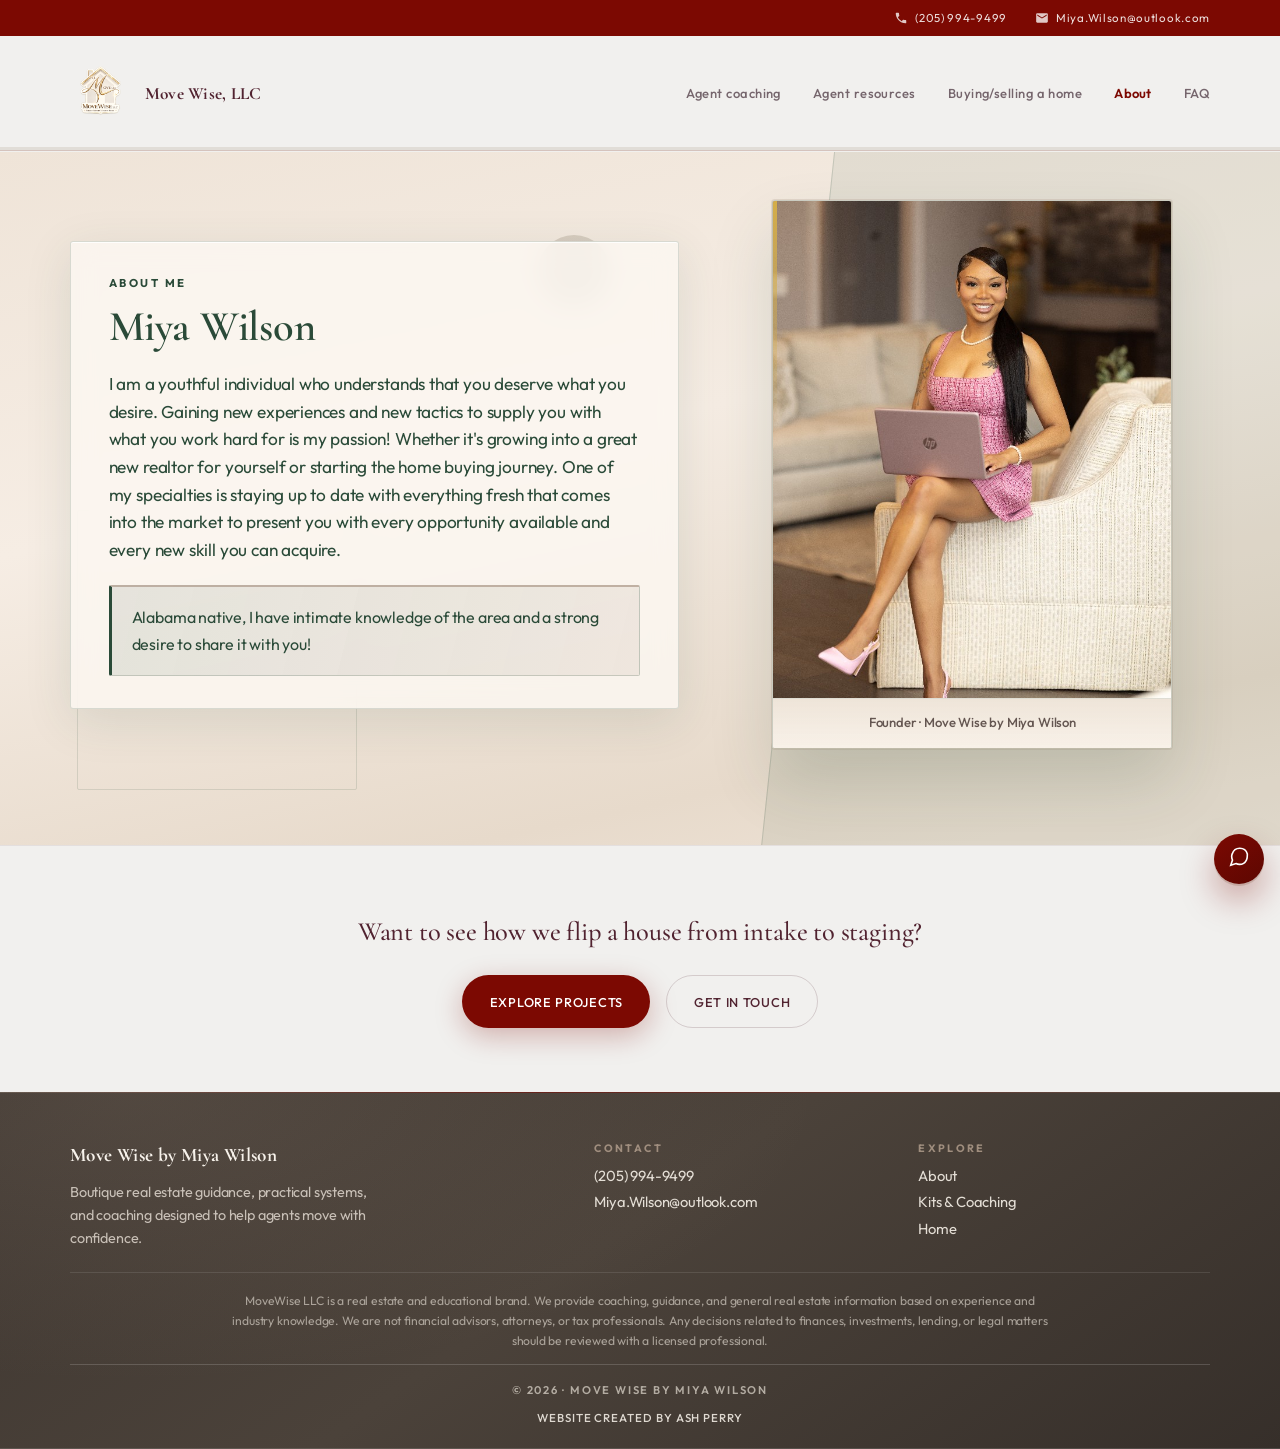
==== commit 3204b8aa: "Adopt Cormorant Garamond and Outfit as site-wide display and body fonts. Co-authored-by: Cursor <cur" ====
--- a/about.html
+++ b/about.html
@@ -25,7 +25,7 @@
     <link rel="preconnect" href="https://fonts.googleapis.com" />
     <link rel="preconnect" href="https://fonts.gstatic.com" crossorigin />
     <link
-      href="https://fonts.googleapis.com/css2?family=Libre+Baskerville:ital,wght@0,400;0,700;1,400&family=Source+Sans+3:wght@300;400;500;600;700&display=swap"
+      href="https://fonts.googleapis.com/css2?family=Cormorant+Garamond:ital,wght@0,400;0,500;0,600;0,700;1,400;1,500&amp;family=Outfit:wght@300;400;500;600;700&amp;display=swap"
       rel="stylesheet"
     />
     <link rel="stylesheet" href="styles.css" />
--- a/styles.css
+++ b/styles.css
@@ -60,8 +60,8 @@
   --radius: 10px;
   --radius-lg: 18px;
   --shadow: 0 32px 64px rgba(var(--velvet-rgb), 0.14);
-  --font-display: "Libre Baskerville", Georgia, serif;
-  --font-body: "Source Sans 3", system-ui, sans-serif;
+  --font-display: "Cormorant Garamond", Georgia, "Times New Roman", serif;
+  --font-body: "Outfit", system-ui, sans-serif;
   --max: 1140px;
 }
 
@@ -81,6 +81,8 @@
 html {
   scroll-behavior: smooth;
   overflow-x: clip;
+  font-optical-sizing: auto;
+  text-rendering: optimizeLegibility;
 }
 
 body {
@@ -91,8 +93,10 @@
   min-height: 100dvh;
   font-family: var(--font-body);
   font-weight: 400;
-  font-size: 1.05rem;
-  line-height: 1.65;
+  font-size: 1rem;
+  line-height: 1.72;
+  letter-spacing: -0.011em;
+  font-feature-settings: "kern" 1, "liga" 1, "calt" 1;
   color: var(--ink);
   background: var(--paper);
   -webkit-font-smoothing: antialiased;
@@ -352,10 +356,10 @@
 
 .nav--broker {
   gap: clamp(1rem, 2.8vw, 2rem);
-  font-size: 0.86rem;
-  font-weight: 600;
-  letter-spacing: 0.14em;
-  text-transform: uppercase;
+  font-size: 0.8125rem;
+  font-weight: 500;
+  letter-spacing: 0.035em;
+  text-transform: none;
 }
 
 .nav-toggle {
@@ -392,6 +396,7 @@
 .nav a.nav-current {
   color: var(--accent) !important;
   font-weight: 600;
+  letter-spacing: 0.02em;
 }
 
 .nav-cta {
@@ -472,8 +477,8 @@
     text-align: left;
     padding: 0.7rem 0.8rem;
     border-radius: 0.8rem;
-    letter-spacing: 0.08em;
-    font-size: 0.82rem;
+    letter-spacing: 0.035em;
+    font-size: 0.8125rem;
   }
 
   .nav--broker .nav-cta {
@@ -546,8 +551,9 @@
   color: var(--ink-muted);
   max-width: 40ch;
   margin: 0 0 2rem;
-  font-size: 1.03rem;
-  line-height: 1.7;
+  font-size: 1rem;
+  line-height: 1.74;
+  letter-spacing: -0.01em;
 }
 
 .btn {
@@ -557,9 +563,9 @@
   padding: 0.92rem 1.65rem;
   border-radius: var(--btn-radius);
   font-family: var(--font-body);
-  font-size: 0.82rem;
-  font-weight: 600;
-  letter-spacing: 0.06em;
+  font-size: 0.8rem;
+  font-weight: 500;
+  letter-spacing: 0.055em;
   text-transform: uppercase;
   transition: transform 0.28s cubic-bezier(0.22, 1, 0.36, 1), box-shadow 0.28s,
     border-color 0.28s, background 0.28s;
@@ -632,8 +638,8 @@
 .btn--hero-contact {
   background: var(--garnet);
   color: #fff;
-  letter-spacing: 0.14em;
-  font-size: 0.74rem;
+  letter-spacing: 0.09em;
+  font-size: 0.72rem;
   padding: 1rem 1.75rem;
   box-shadow: 0 16px 40px rgba(var(--garnet-rgb), 0.28);
 }
@@ -651,6 +657,24 @@
   border-color: var(--mustard);
   color: var(--garnet);
   background: rgba(var(--mustard-rgb), 0.1);
+}
+
+/* —— Home page: white canvas (header + hero copy match) —— */
+body.home-page {
+  background: #fff;
+}
+
+body.home-page .site-header--broker {
+  background: #fff;
+}
+
+body.home-page #main-content {
+  background: #fff;
+}
+
+body.home-page .hero-split__copy {
+  background: #fff;
+  border-right: 1px solid rgba(var(--ink-rgb), 0.06);
 }
 
 /* —— Hero split (reference: Eggnog editorial / full-bleed photo + overlap) —— */
@@ -802,30 +826,32 @@
 .hero-split h1 {
   font-family: var(--font-display);
   font-weight: 500;
-  font-size: clamp(2.75rem, 5.25vw + 0.65rem, 4.85rem);
-  line-height: 1.12;
-  letter-spacing: -0.02em;
+  font-size: clamp(2.65rem, 5.05vw + 0.62rem, 4.65rem);
+  line-height: 1.11;
+  letter-spacing: -0.028em;
   margin: 0 0 clamp(1.65rem, 3.5vw, 2.35rem);
   color: var(--ink);
+  text-wrap: balance;
 }
 
 .hero-split__dek {
   margin: 0 0 1.45rem;
   max-width: 42ch;
-  font-size: clamp(1.02rem, 1vw + 0.94rem, 1.125rem);
-  line-height: 1.82;
-  color: rgba(var(--velvet-rgb), 0.85);
+  font-size: clamp(0.98rem, 0.75vw + 0.9rem, 1.08rem);
+  line-height: 1.8;
+  letter-spacing: -0.013em;
+  color: rgba(var(--velvet-rgb), 0.82);
   margin-inline: 0;
 }
 
 .hero-split__stat-line {
   margin: 2.1rem 0 0;
   font-family: var(--font-body);
-  font-size: 0.74rem;
-  font-weight: 600;
-  letter-spacing: 0.16em;
-  text-transform: uppercase;
-  color: var(--mustard-ink);
+  font-size: 0.78rem;
+  font-weight: 500;
+  letter-spacing: 0.04em;
+  text-transform: none;
+  color: rgba(var(--velvet-rgb), 0.72);
 }
 
 .hero-split__actions {
@@ -1420,7 +1446,7 @@
   margin: 0;
   font-family: var(--font-display);
   font-size: clamp(1.85rem, 3.8vw, 2.7rem);
-  font-weight: 600;
+  font-weight: 500;
   text-transform: uppercase;
   letter-spacing: 0.08em;
   color: var(--ink);
@@ -1430,9 +1456,10 @@
 .faq-hero__dek {
   margin: 1rem auto 0;
   max-width: 36rem;
-  font-size: clamp(0.94rem, 0.35vw + 0.88rem, 1.05rem);
-  line-height: 1.6;
-  color: var(--ink-muted);
+  font-family: var(--font-body);
+  font-size: clamp(1.02rem, 1vw + 0.94rem, 1.125rem);
+  line-height: 1.82;
+  color: rgba(var(--velvet-rgb), 0.85);
 }
 
 .faq-shell {
@@ -1480,13 +1507,14 @@
   gap: 1rem;
   padding: 1.2rem clamp(1rem, 5vw, 3.25rem) 1.2rem;
   font-family: var(--font-display);
-  font-size: clamp(0.78rem, 1.1vw, 0.88rem);
-  font-weight: 600;
+  font-size: clamp(0.85rem, 1.2vw + 0.72rem, 0.98rem);
+  font-weight: 700;
   text-transform: uppercase;
-  letter-spacing: 0.06em;
+  letter-spacing: 0.05em;
   color: var(--ink);
   line-height: 1.45;
   transition: color 0.2s ease;
+  font-synthesis: none;
 }
 
 .faq-item summary:hover {
@@ -1527,12 +1555,12 @@
 .faq-item__body {
   padding: 0 clamp(1rem, 5vw, 3.25rem) 1.2rem;
   font-family: var(--font-body);
-  font-size: clamp(0.9rem, 0.3vw + 0.85rem, 1rem);
+  font-size: clamp(1.02rem, 0.35vw + 0.96rem, 1.05rem);
   font-weight: 400;
   text-transform: none;
   letter-spacing: normal;
-  line-height: 1.72;
-  color: rgba(var(--ink-rgb), 0.84);
+  line-height: 1.82;
+  color: rgba(var(--velvet-rgb), 0.88);
 }
 
 .faq-item__body p {
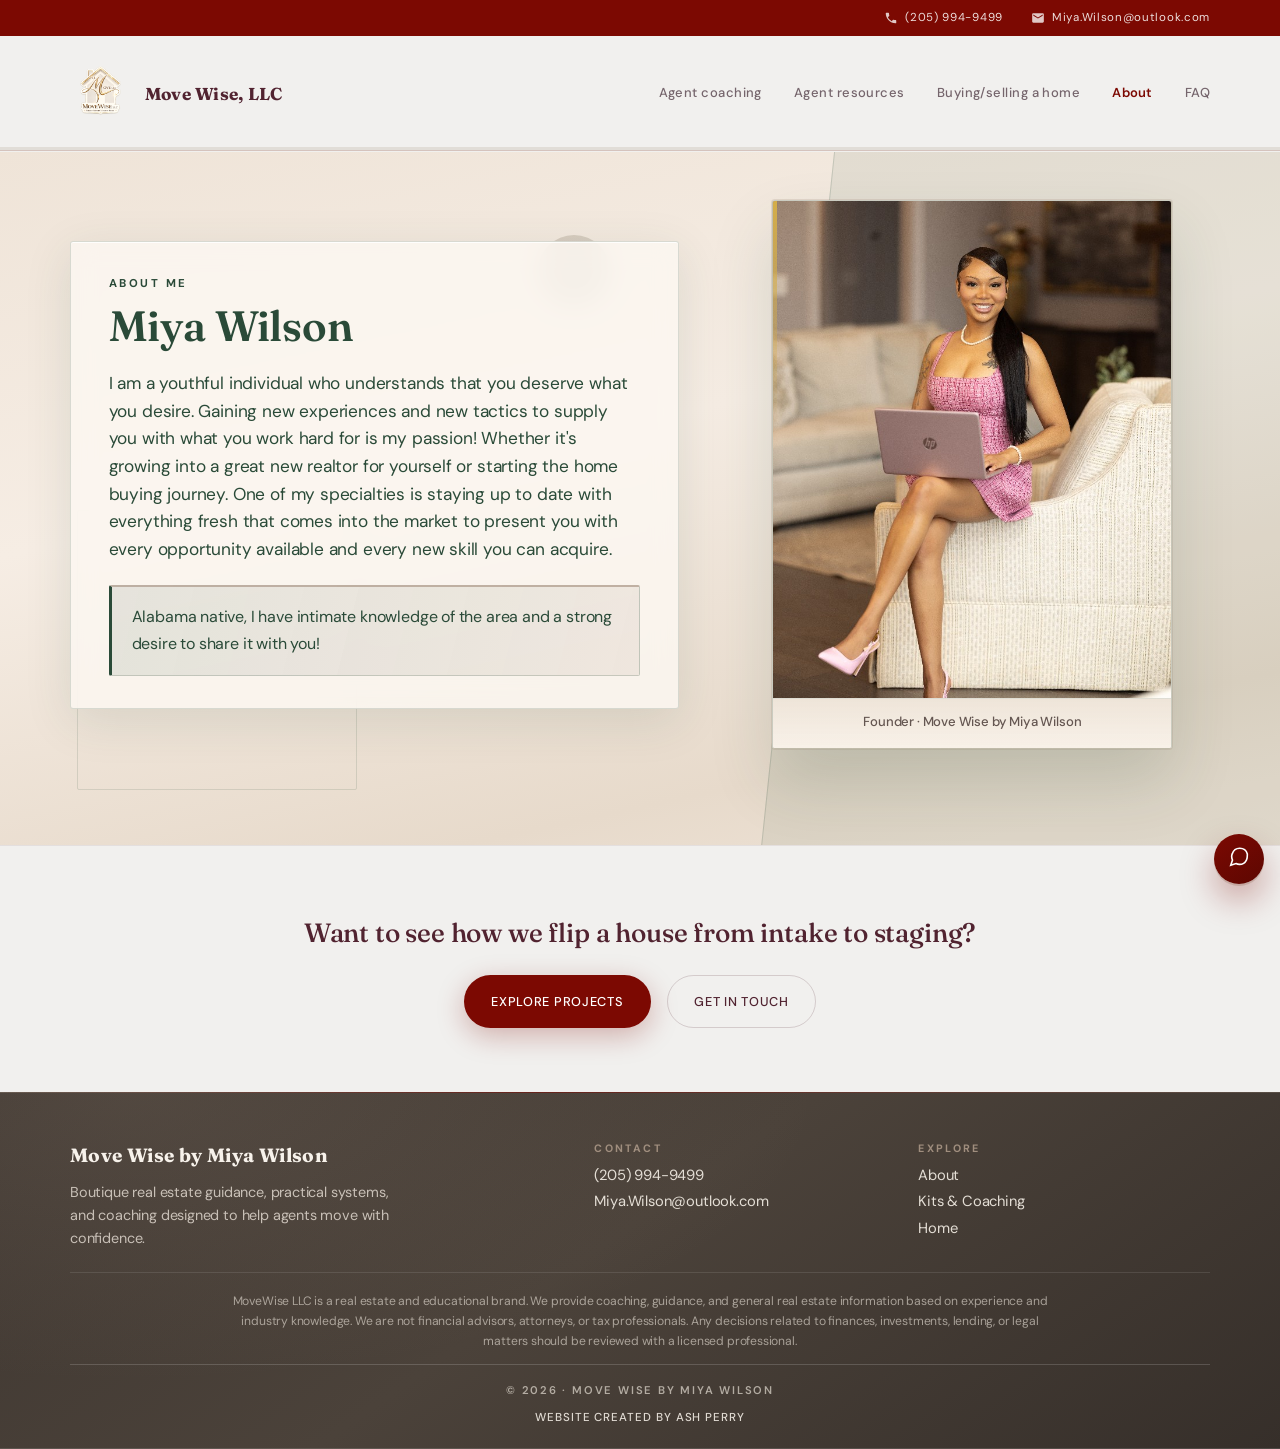
==== commit 357b3e7b: "Switch to Fraunces + DM Sans for a more bespoke editorial look; refine hero headline. Co-authored-by" ====
--- a/about.html
+++ b/about.html
@@ -25,7 +25,7 @@
     <link rel="preconnect" href="https://fonts.googleapis.com" />
     <link rel="preconnect" href="https://fonts.gstatic.com" crossorigin />
     <link
-      href="https://fonts.googleapis.com/css2?family=Cormorant+Garamond:ital,wght@0,400;0,500;0,600;0,700;1,400;1,500&amp;family=Outfit:wght@300;400;500;600;700&amp;display=swap"
+      href="https://fonts.googleapis.com/css2?family=Fraunces:ital,wght@0,400;0,500;0,600;0,700;1,400&amp;family=DM+Sans:ital,wght@0,400;0,500;0,600;0,700;1,400&amp;display=swap"
       rel="stylesheet"
     />
     <link rel="stylesheet" href="styles.css" />
@@ -83,7 +83,14 @@
             <span class="nav-toggle__line" aria-hidden="true"></span>
           </button>
           <nav class="nav nav--broker" id="primary-nav" aria-label="Primary">
-            <a href="kits.html#coaching">Agent coaching</a>
+            <div class="nav-dropdown">
+              <a href="kits.html#coaching" class="nav-dropdown__label">Agent coaching</a>
+              <div class="nav-dropdown__panel" role="group" aria-label="Coaching tracks">
+                <a href="coaching-one-on-one.html">1-on-1 Coaching</a>
+                <a href="coaching-group.html">Group Coaching</a>
+                <a href="coaching-vip-intensive.html">VIP Intensive</a>
+              </div>
+            </div>
             <a href="kits.html#kits">Agent resources</a>
             <a href="buying-selling.html">Buying/selling a home</a>
             <a href="about.html" class="nav-current" aria-current="page">About</a>
--- a/styles.css
+++ b/styles.css
@@ -36,6 +36,10 @@
   --paper-dark: var(--cream-soft);
   --paper-rgb: 241, 240, 238;
   --white: #f7f6f4;
+  /* Coaching / placeholder pages · light warm elephant grey (not cream) */
+  --elephant: #e9e7e4;
+  --elephant-mid: #e2dfdb;
+  --elephant-deep: #d9d6d1;
   /* Type on dark cranberry panels */
   --cream-rgb: 248, 244, 235;
 
@@ -60,8 +64,8 @@
   --radius: 10px;
   --radius-lg: 18px;
   --shadow: 0 32px 64px rgba(var(--velvet-rgb), 0.14);
-  --font-display: "Cormorant Garamond", Georgia, "Times New Roman", serif;
-  --font-body: "Outfit", system-ui, sans-serif;
+  --font-display: "Fraunces", Georgia, "Times New Roman", serif;
+  --font-body: "DM Sans", system-ui, sans-serif;
   --max: 1140px;
 }
 
@@ -200,6 +204,8 @@
 }
 
 .site-header--broker {
+  position: relative;
+  z-index: 50;
   background: var(--cream);
   backdrop-filter: none;
   border-bottom-color: transparent;
@@ -360,6 +366,117 @@
   font-weight: 500;
   letter-spacing: 0.035em;
   text-transform: none;
+  align-items: center;
+}
+
+/* Agent coaching · hover / focus submenu (desktop) */
+.nav-dropdown {
+  position: relative;
+  display: block;
+}
+
+.nav-dropdown__label {
+  display: inline-block;
+  padding: 0.35rem 0;
+  color: var(--ink-muted);
+  text-decoration: none;
+  transition: color 0.2s;
+}
+
+.nav-dropdown__label:hover,
+.nav-dropdown:hover .nav-dropdown__label {
+  color: var(--garnet);
+}
+
+.nav-dropdown__panel {
+  list-style: none;
+  margin: 0;
+  padding: 0.4rem 0;
+}
+
+.nav-dropdown__panel a {
+  display: block;
+  padding: 0.5rem 1rem;
+  color: var(--ink-muted);
+  font-size: 0.78rem;
+  letter-spacing: 0.02em;
+  text-decoration: none;
+  white-space: nowrap;
+  transition:
+    color 0.15s ease,
+    background-color 0.15s ease;
+  border-radius: 0.35rem;
+}
+
+.nav-dropdown__panel a:hover {
+  color: var(--garnet);
+  background: rgba(var(--mustard-rgb), 0.12);
+}
+
+.nav-dropdown:has(.nav-dropdown__panel a.nav-current) .nav-dropdown__label {
+  color: var(--accent);
+}
+
+@media (min-width: 721px) {
+  .nav-dropdown__panel {
+    position: absolute;
+    left: 50%;
+    top: calc(100% + 0.25rem);
+    transform: translateX(-50%);
+    min-width: 13.75rem;
+    background: #fff;
+    border: 1px solid rgba(var(--ink-rgb), 0.1);
+    border-radius: 0.55rem;
+    box-shadow:
+      0 14px 40px rgba(var(--velvet-rgb), 0.12),
+      0 2px 8px rgba(0, 0, 0, 0.04);
+    opacity: 0;
+    visibility: hidden;
+    pointer-events: none;
+    transition:
+      opacity 0.2s ease,
+      visibility 0.2s ease,
+      transform 0.2s ease;
+    z-index: 100;
+  }
+
+  .nav-dropdown:hover .nav-dropdown__panel,
+  .nav-dropdown:focus-within .nav-dropdown__panel {
+    opacity: 1;
+    visibility: visible;
+    pointer-events: auto;
+  }
+}
+
+@media (max-width: 720px) {
+  .nav-dropdown {
+    width: 100%;
+    display: flex;
+    flex-direction: column;
+    align-items: stretch;
+  }
+
+  .nav-dropdown__label {
+    width: 100%;
+    padding: 0.7rem 0.8rem;
+    border-radius: 0.8rem;
+  }
+
+  .nav-dropdown__panel {
+    padding: 0.15rem 0 0.35rem 0.85rem;
+    margin: -0.15rem 0 0.15rem 0.35rem;
+    border-left: 2px solid rgba(var(--mustard-rgb), 0.42);
+    display: flex;
+    flex-direction: column;
+    gap: 0.1rem;
+  }
+
+  .nav-dropdown__panel a {
+    padding: 0.45rem 0.65rem;
+    border-radius: 0.55rem;
+    white-space: normal;
+    font-size: 0.76rem;
+  }
 }
 
 .nav-toggle {
@@ -393,10 +510,16 @@
 }
 
 .nav-current,
-.nav a.nav-current {
+.nav a.nav-current,
+.nav-dropdown__label.nav-current {
   color: var(--accent) !important;
   font-weight: 600;
   letter-spacing: 0.02em;
+}
+
+.nav-dropdown__panel a.nav-current {
+  color: var(--accent) !important;
+  font-weight: 600;
 }
 
 .nav-cta {
@@ -825,13 +948,15 @@
 
 .hero-split h1 {
   font-family: var(--font-display);
-  font-weight: 500;
-  font-size: clamp(2.65rem, 5.05vw + 0.62rem, 4.65rem);
-  line-height: 1.11;
-  letter-spacing: -0.028em;
+  font-weight: 600;
+  font-size: clamp(2.45rem, 4.75vw + 0.55rem, 4.35rem);
+  line-height: 1.06;
+  letter-spacing: -0.038em;
   margin: 0 0 clamp(1.65rem, 3.5vw, 2.35rem);
   color: var(--ink);
   text-wrap: balance;
+  font-feature-settings: "kern" 1, "liga" 1, "dlig" 1;
+  font-optical-sizing: auto;
 }
 
 .hero-split__dek {
@@ -1404,6 +1529,80 @@
   margin: 0;
 }
 
+/* —— Coaching track pages (coming soon) · elephant grey surface —— */
+body.coaching-surface {
+  background: linear-gradient(180deg, var(--elephant) 0%, var(--elephant-deep) 92%);
+}
+
+body.coaching-surface .site-header--broker {
+  background: color-mix(in srgb, var(--elephant) 88%, white);
+  box-shadow:
+    inset 0 -1px 0 rgba(var(--ink-rgb), 0.07),
+    inset 0 -3px 0 rgba(var(--mustard-rgb), 0.16);
+}
+
+@supports not (color: color-mix(in srgb, black, white)) {
+  body.coaching-surface .site-header--broker {
+    background: #ebe9e6;
+  }
+}
+
+body.coming-soon-view #main-content {
+  flex: 1;
+  display: flex;
+  flex-direction: column;
+  background: transparent;
+}
+
+.coming-soon {
+  flex: 1;
+  display: flex;
+  flex-direction: column;
+  align-items: center;
+  justify-content: center;
+  text-align: center;
+  padding: clamp(3.5rem, 12vw, 6rem) 1rem;
+  min-height: min(62vh, 520px);
+}
+
+.coming-soon__crumb {
+  margin: 0 0 1.25rem;
+  font-size: 0.78rem;
+  font-weight: 500;
+  letter-spacing: 0.06em;
+  text-transform: uppercase;
+  color: var(--ink-muted);
+}
+
+.coming-soon__crumb a {
+  color: var(--garnet);
+  text-decoration: none;
+}
+
+.coming-soon__crumb a:hover {
+  text-decoration: underline;
+  text-underline-offset: 0.2em;
+}
+
+.coming-soon__title {
+  margin: 0 0 1rem;
+  font-family: var(--font-display);
+  font-size: clamp(1.9rem, 4vw, 2.6rem);
+  font-weight: 500;
+  color: var(--ink);
+  line-height: 1.15;
+}
+
+.coming-soon__message {
+  margin: 0;
+  font-family: var(--font-body);
+  font-size: clamp(1.05rem, 1.2vw + 0.95rem, 1.2rem);
+  font-weight: 500;
+  letter-spacing: 0.12em;
+  text-transform: uppercase;
+  color: rgba(var(--velvet-rgb), 0.7);
+}
+
 /* —— FAQ page (brand · warm layers · accent rail + list) —— */
 body.faq-page-view #main-content {
   background:
@@ -1704,6 +1903,23 @@
   font-weight: 700;
   color: var(--garnet);
   letter-spacing: 0.03em;
+}
+
+.kits-card__more {
+  margin: 0.75rem 0 0;
+  font-size: 0.85rem;
+  font-weight: 600;
+}
+
+.kits-card__more a {
+  color: var(--garnet);
+  text-decoration: none;
+  border-bottom: 1px solid rgba(var(--garnet-rgb), 0.35);
+}
+
+.kits-card__more a:hover {
+  color: var(--ink);
+  border-bottom-color: rgba(var(--ink-rgb), 0.35);
 }
 
 .kits-coaching {
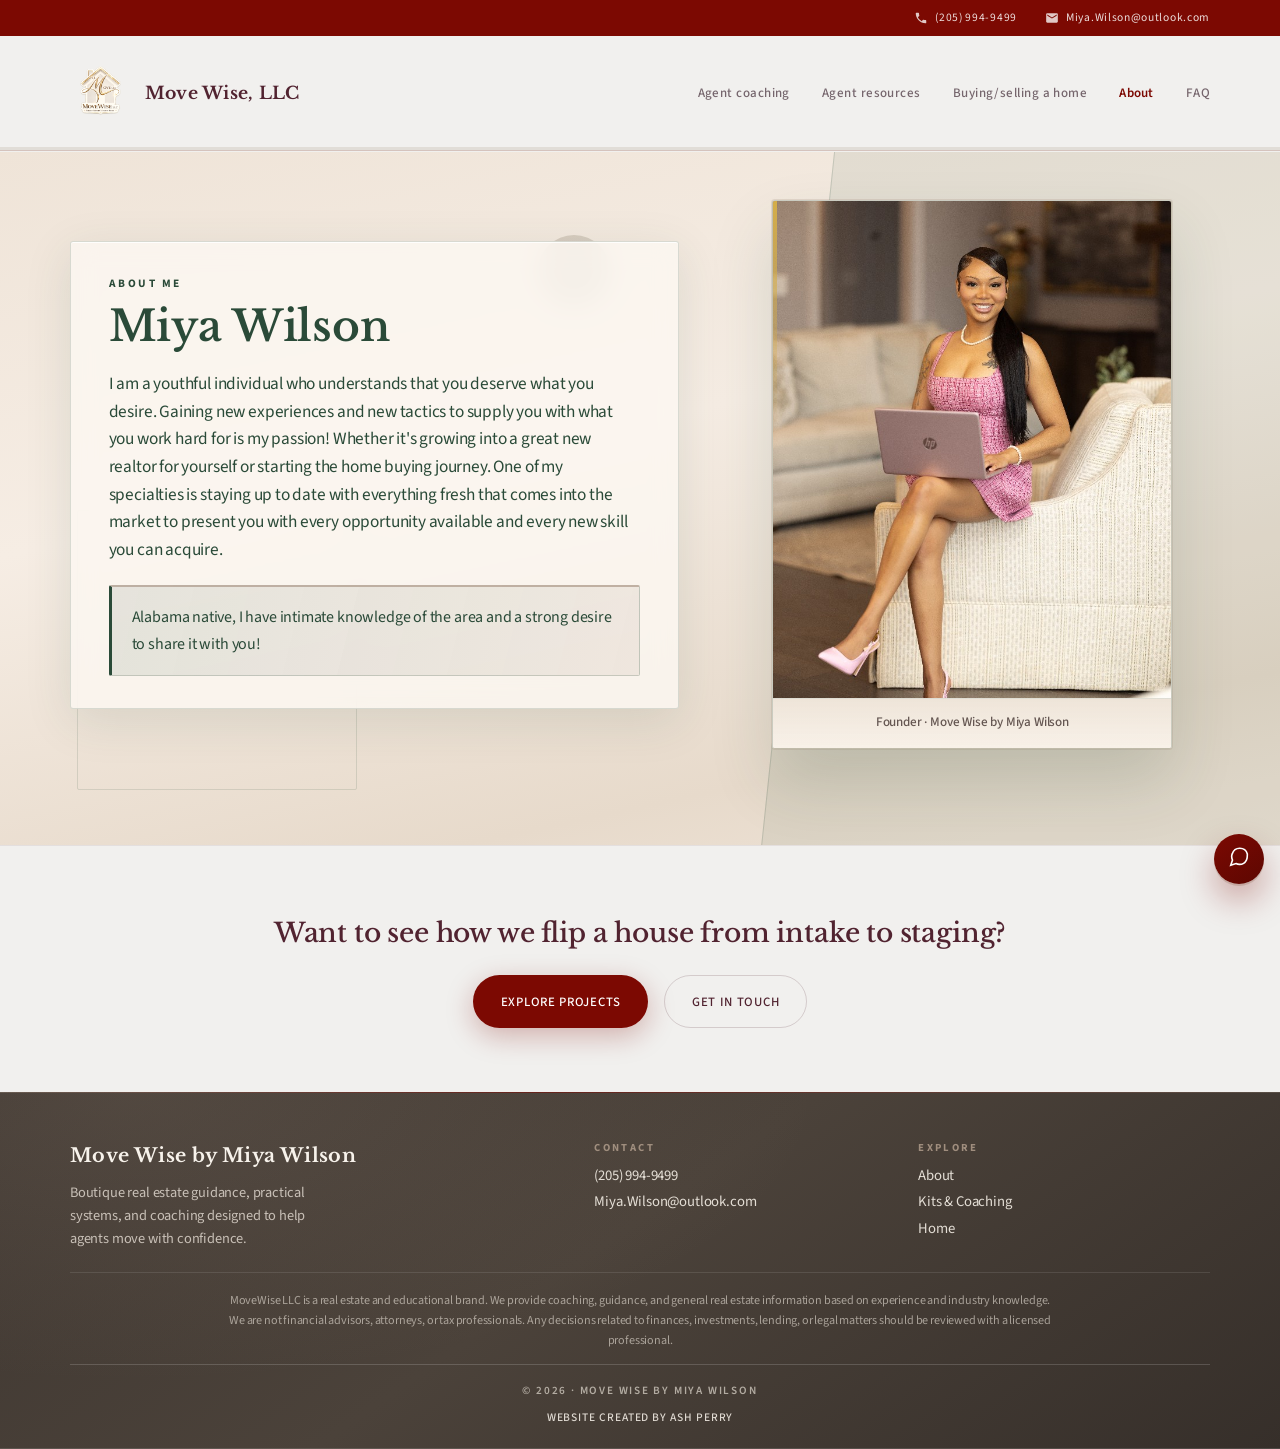
==== commit 6a41ff9b: "Update realtor site typography" ====
--- a/about.html
+++ b/about.html
@@ -25,7 +25,7 @@
     <link rel="preconnect" href="https://fonts.googleapis.com" />
     <link rel="preconnect" href="https://fonts.gstatic.com" crossorigin />
     <link
-      href="https://fonts.googleapis.com/css2?family=Fraunces:ital,wght@0,400;0,500;0,600;0,700;1,400&amp;family=DM+Sans:ital,wght@0,400;0,500;0,600;0,700;1,400&amp;display=swap"
+      href="https://fonts.googleapis.com/css2?family=Libre+Baskerville:ital,wght@0,400;0,700;1,400&amp;family=Source+Sans+3:ital,wght@0,400;0,500;0,600;0,700;1,400&amp;display=swap"
       rel="stylesheet"
     />
     <link rel="stylesheet" href="styles.css" />
--- a/styles.css
+++ b/styles.css
@@ -64,8 +64,8 @@
   --radius: 10px;
   --radius-lg: 18px;
   --shadow: 0 32px 64px rgba(var(--velvet-rgb), 0.14);
-  --font-display: "Fraunces", Georgia, "Times New Roman", serif;
-  --font-body: "DM Sans", system-ui, sans-serif;
+  --font-display: "Libre Baskerville", Georgia, "Times New Roman", serif;
+  --font-body: "Source Sans 3", system-ui, -apple-system, BlinkMacSystemFont, "Segoe UI", sans-serif;
   --max: 1140px;
 }
 
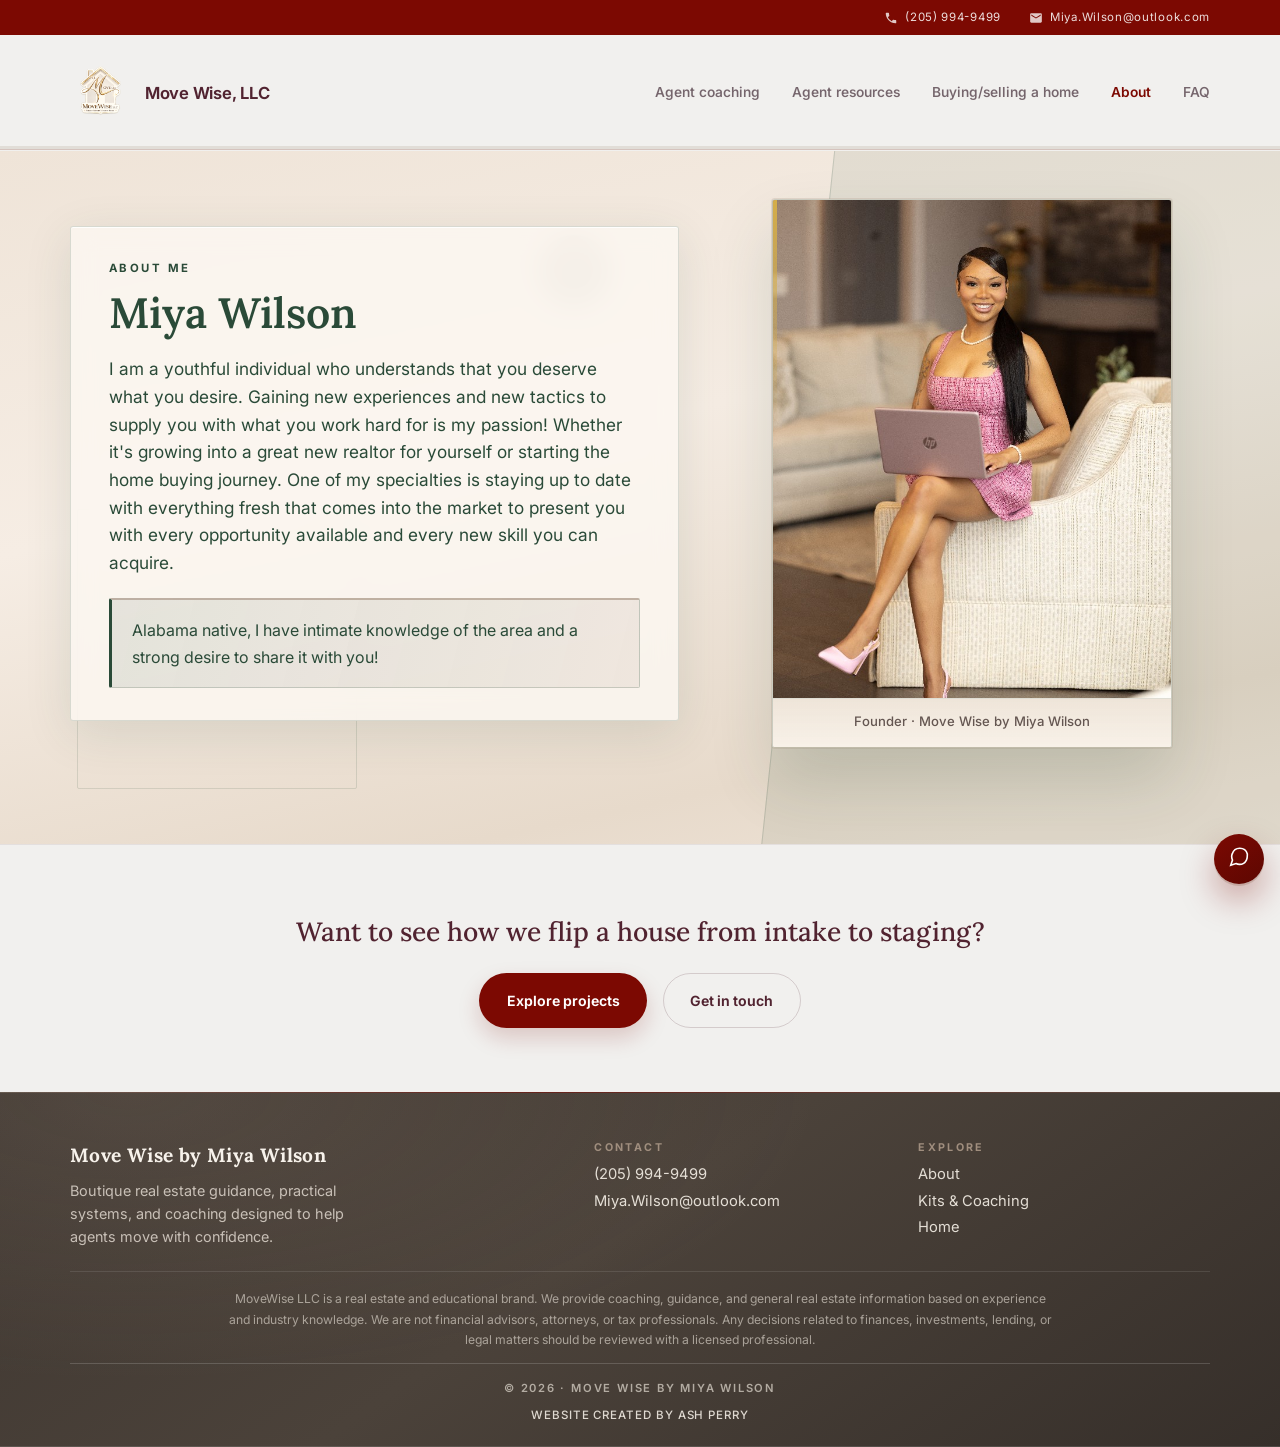
==== commit 727d81fe: "Refine realtor site styling" ====
--- a/about.html
+++ b/about.html
@@ -25,7 +25,7 @@
     <link rel="preconnect" href="https://fonts.googleapis.com" />
     <link rel="preconnect" href="https://fonts.gstatic.com" crossorigin />
     <link
-      href="https://fonts.googleapis.com/css2?family=Libre+Baskerville:ital,wght@0,400;0,700;1,400&amp;family=Source+Sans+3:ital,wght@0,400;0,500;0,600;0,700;1,400&amp;display=swap"
+      href="https://fonts.googleapis.com/css2?family=Inter:ital,opsz,wght@0,14..32,400;0,14..32,500;0,14..32,600;0,14..32,700;1,14..32,400&amp;family=Lora:ital,wght@0,400..700;1,400..700&amp;display=swap"
       rel="stylesheet"
     />
     <link rel="stylesheet" href="styles.css" />
--- a/styles.css
+++ b/styles.css
@@ -64,8 +64,8 @@
   --radius: 10px;
   --radius-lg: 18px;
   --shadow: 0 32px 64px rgba(var(--velvet-rgb), 0.14);
-  --font-display: "Libre Baskerville", Georgia, "Times New Roman", serif;
-  --font-body: "Source Sans 3", system-ui, -apple-system, BlinkMacSystemFont, "Segoe UI", sans-serif;
+  --font-display: "Lora", Georgia, "Times New Roman", serif;
+  --font-body: "Inter", system-ui, -apple-system, BlinkMacSystemFont, "Segoe UI", sans-serif;
   --max: 1140px;
 }
 
@@ -98,8 +98,8 @@
   font-family: var(--font-body);
   font-weight: 400;
   font-size: 1rem;
-  line-height: 1.72;
-  letter-spacing: -0.011em;
+  line-height: 1.68;
+  letter-spacing: 0;
   font-feature-settings: "kern" 1, "liga" 1, "calt" 1;
   color: var(--ink);
   background: var(--paper);
@@ -291,10 +291,10 @@
 }
 
 .logo--broker .logo__name {
-  font-family: var(--font-display);
-  font-size: clamp(1.02rem, 1.35vw, 1.36rem);
-  font-weight: 700;
-  letter-spacing: 0.015em;
+  font-family: var(--font-body);
+  font-size: clamp(1.04rem, 1.3vw, 1.3rem);
+  font-weight: 650;
+  letter-spacing: -0.015em;
   line-height: 1.12;
   white-space: nowrap;
   color: var(--ink);
@@ -362,9 +362,9 @@
 
 .nav--broker {
   gap: clamp(1rem, 2.8vw, 2rem);
-  font-size: 0.8125rem;
-  font-weight: 500;
-  letter-spacing: 0.035em;
+  font-size: 0.86rem;
+  font-weight: 550;
+  letter-spacing: 0;
   text-transform: none;
   align-items: center;
 }
@@ -399,7 +399,7 @@
   padding: 0.5rem 1rem;
   color: var(--ink-muted);
   font-size: 0.78rem;
-  letter-spacing: 0.02em;
+  letter-spacing: 0;
   text-decoration: none;
   white-space: nowrap;
   transition:
@@ -514,7 +514,7 @@
 .nav-dropdown__label.nav-current {
   color: var(--accent) !important;
   font-weight: 600;
-  letter-spacing: 0.02em;
+  letter-spacing: 0;
 }
 
 .nav-dropdown__panel a.nav-current {
@@ -528,8 +528,8 @@
   color: #fff !important;
   border-radius: var(--btn-radius);
   font-weight: 600;
-  letter-spacing: 0.12em;
-  text-transform: uppercase;
+  letter-spacing: 0;
+  text-transform: none;
   transition: transform 0.2s, box-shadow 0.2s, background 0.2s;
 }
 
@@ -686,10 +686,10 @@
   padding: 0.92rem 1.65rem;
   border-radius: var(--btn-radius);
   font-family: var(--font-body);
-  font-size: 0.8rem;
-  font-weight: 500;
-  letter-spacing: 0.055em;
-  text-transform: uppercase;
+  font-size: 0.88rem;
+  font-weight: 650;
+  letter-spacing: 0;
+  text-transform: none;
   transition: transform 0.28s cubic-bezier(0.22, 1, 0.36, 1), box-shadow 0.28s,
     border-color 0.28s, background 0.28s;
 }
@@ -698,12 +698,12 @@
   background: var(--accent);
   color: #fff;
   border: 1px solid transparent;
-  box-shadow: 0 8px 28px rgba(var(--accent-rgb), 0.28);
+  box-shadow: 0 10px 22px rgba(var(--accent-rgb), 0.18);
 }
 
 .btn-primary:hover {
   transform: translateY(-2px);
-  box-shadow: 0 14px 40px rgba(var(--accent-rgb), 0.32);
+  box-shadow: 0 14px 28px rgba(var(--accent-rgb), 0.22);
 }
 
 .btn-ghost {
@@ -761,18 +761,18 @@
 .btn--hero-contact {
   background: var(--garnet);
   color: #fff;
-  letter-spacing: 0.09em;
-  font-size: 0.72rem;
-  padding: 1rem 1.75rem;
-  box-shadow: 0 16px 40px rgba(var(--garnet-rgb), 0.28);
+  letter-spacing: 0;
+  font-size: 0.9rem;
+  padding: 0.95rem 1.55rem;
+  box-shadow: 0 12px 28px rgba(var(--garnet-rgb), 0.2);
 }
 
 .btn--hero-contact:hover {
-  box-shadow: 0 18px 44px rgba(var(--garnet-rgb), 0.34);
+  box-shadow: 0 16px 32px rgba(var(--garnet-rgb), 0.24);
 }
 
 .btn--hero-secondary {
-  border-color: rgba(var(--ink-rgb), 0.85);
+  border-color: rgba(var(--ink-rgb), 0.26);
   color: var(--ink);
 }
 
@@ -948,11 +948,11 @@
 
 .hero-split h1 {
   font-family: var(--font-display);
-  font-weight: 600;
-  font-size: clamp(2.45rem, 4.75vw + 0.55rem, 4.35rem);
-  line-height: 1.06;
-  letter-spacing: -0.038em;
-  margin: 0 0 clamp(1.65rem, 3.5vw, 2.35rem);
+  font-weight: 500;
+  font-size: clamp(2.1rem, 3.35vw + 0.6rem, 3.65rem);
+  line-height: 1.12;
+  letter-spacing: -0.018em;
+  margin: 0 0 clamp(1.45rem, 3vw, 2rem);
   color: var(--ink);
   text-wrap: balance;
   font-feature-settings: "kern" 1, "liga" 1, "dlig" 1;
@@ -961,22 +961,22 @@
 
 .hero-split__dek {
   margin: 0 0 1.45rem;
-  max-width: 42ch;
-  font-size: clamp(0.98rem, 0.75vw + 0.9rem, 1.08rem);
-  line-height: 1.8;
-  letter-spacing: -0.013em;
-  color: rgba(var(--velvet-rgb), 0.82);
+  max-width: 46ch;
+  font-size: clamp(0.98rem, 0.5vw + 0.92rem, 1.04rem);
+  line-height: 1.75;
+  letter-spacing: 0;
+  color: rgba(var(--velvet-rgb), 0.78);
   margin-inline: 0;
 }
 
 .hero-split__stat-line {
   margin: 2.1rem 0 0;
   font-family: var(--font-body);
-  font-size: 0.78rem;
-  font-weight: 500;
-  letter-spacing: 0.04em;
+  font-size: 0.86rem;
+  font-weight: 600;
+  letter-spacing: 0;
   text-transform: none;
-  color: rgba(var(--velvet-rgb), 0.72);
+  color: rgba(var(--velvet-rgb), 0.7);
 }
 
 .hero-split__actions {
@@ -991,8 +991,8 @@
 .hero-split__media {
   position: relative;
   min-height: min(92vh, 860px);
-  background: var(--velvet-forest);
-  overflow: visible;
+  background: #f4f2ef;
+  overflow: hidden;
 }
 
 .hero-split__figure {
@@ -1014,26 +1014,12 @@
 
 .hero-split__img--base {
   min-height: min(92vh, 860px);
-  filter: brightness(0.7) saturate(0.88);
-  transform: scale(1.02);
+  filter: saturate(0.94) contrast(0.96);
+  transform: none;
 }
 
 .hero-split__img--pop {
-  position: absolute;
-  width: clamp(340px, 44vw, 620px);
-  height: auto;
-  max-height: min(66vh, 460px);
-  left: 58%;
-  top: 54%;
-  bottom: auto;
-  min-height: 0;
-  object-fit: cover;
-  border: 2px solid rgba(245, 245, 245, 0.6);
-  box-shadow: 0 28px 55px rgba(6, 7, 11, 0.5);
-  filter: saturate(1.08);
-  transform: translate(-50%, -50%);
-  z-index: 4;
-  pointer-events: none;
+  display: none;
 }
 
 @media (max-width: 900px) {
